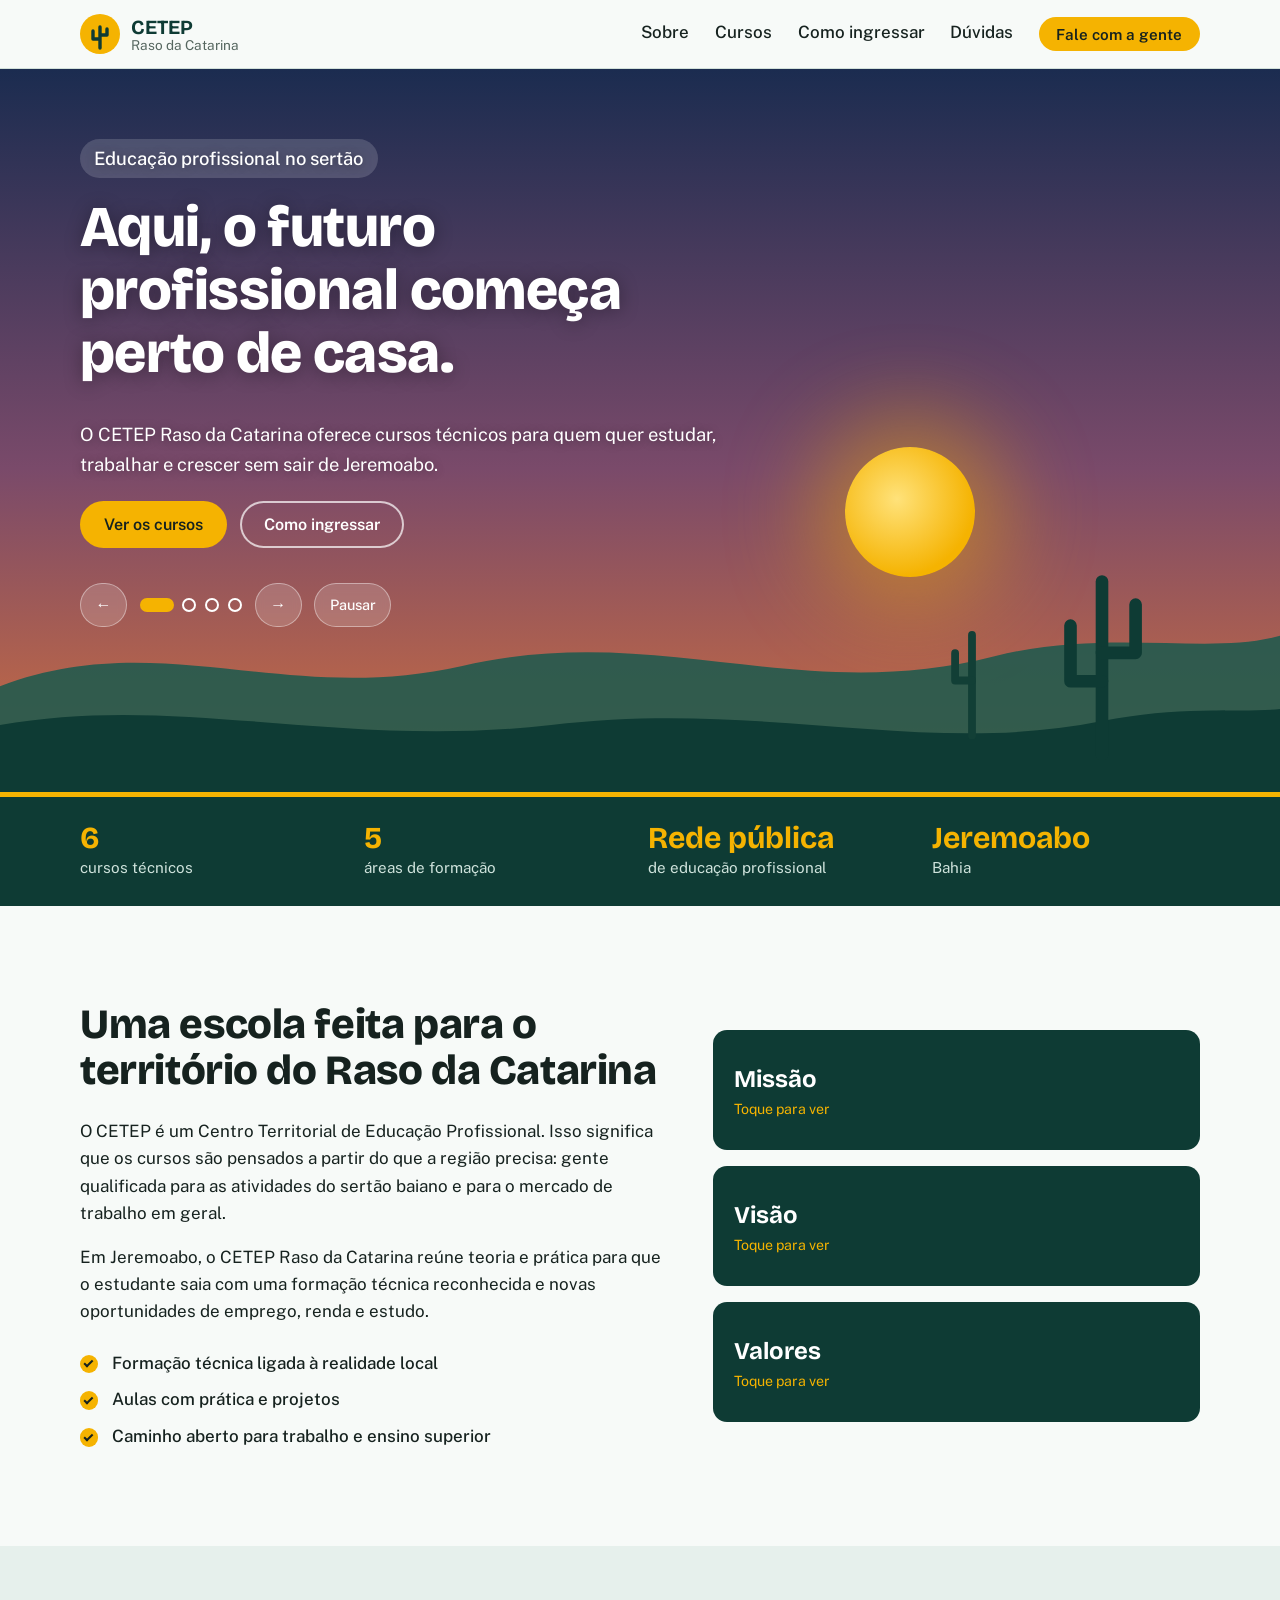
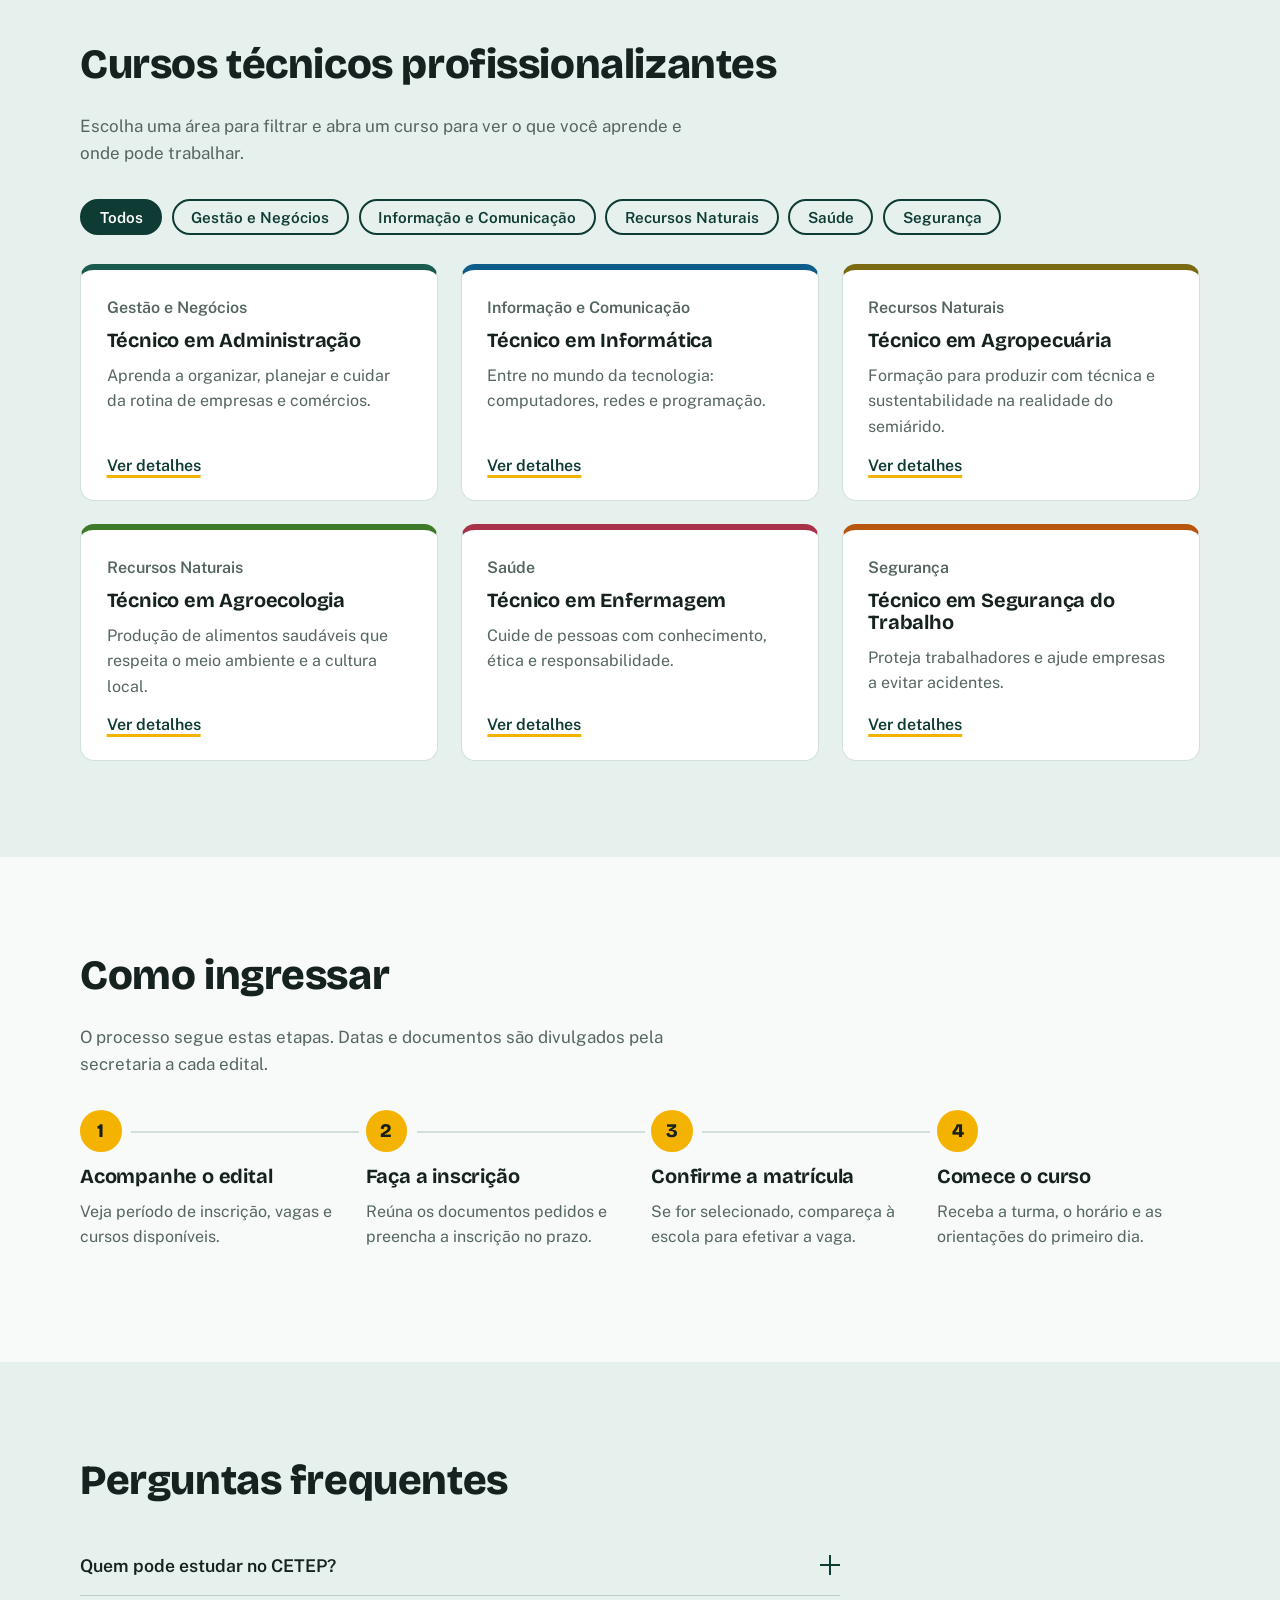
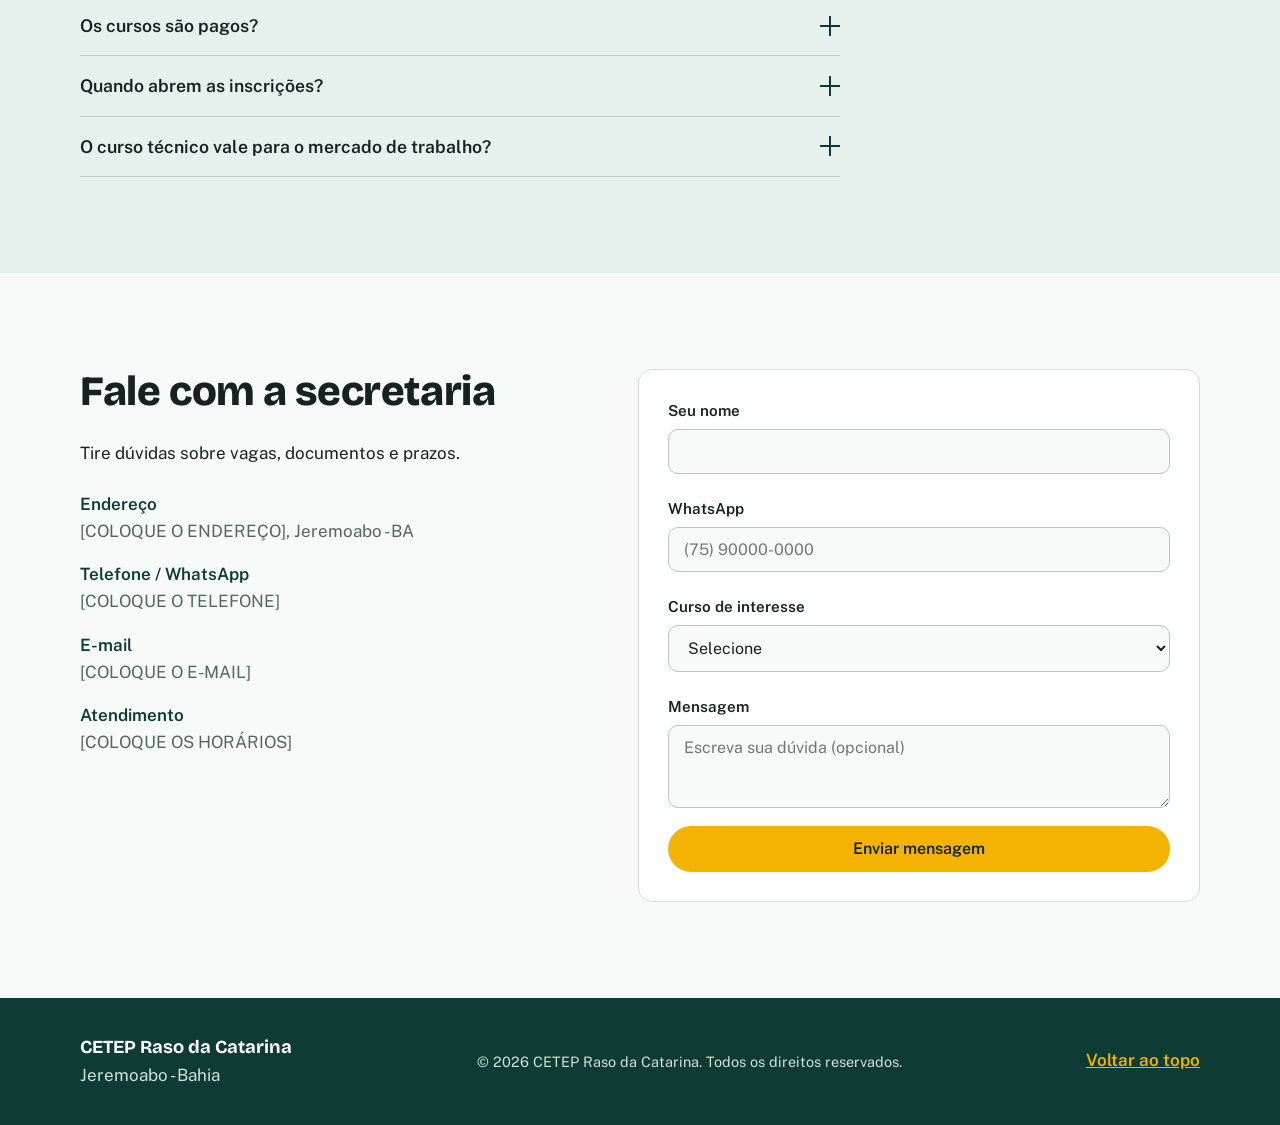
==== index.html @ 246ccbb0 "Site do CETEP Site criado para a Feira de Ciências. Esta atualização é para compartilhamento com o p" ====
<!DOCTYPE html>
<html lang="pt-BR">
<head>
  <meta charset="UTF-8">
  <meta name="viewport" content="width=device-width, initial-scale=1">
  <title>CETEP Raso da Catarina | Cursos técnicos em Jeremoabo - BA</title>
  <meta name="description" content="Centro Territorial de Educação Profissional Raso da Catarina, em Jeremoabo (BA). Conheça os cursos técnicos profissionalizantes e saiba como ingressar.">

  <link rel="preconnect" href="https://fonts.googleapis.com">
  <link rel="preconnect" href="https://fonts.gstatic.com" crossorigin>
  <link href="https://fonts.googleapis.com/css2?family=Bricolage+Grotesque:wght@500;700;800&family=Public+Sans:wght@400;500;600&display=swap" rel="stylesheet">

  <!-- O HTML só estrutura. O visual vem do style.css e o comportamento do script.js -->
  <link rel="stylesheet" href="style.css">
</head>
<body>

  <a class="skip" href="#cursos">Ir para os cursos</a>

  <!-- ============ CABEÇALHO ============ -->
  <header class="header" id="topo">
    <div class="container header__inner">
      <a class="brand" href="#inicio" aria-label="CETEP Raso da Catarina, início">
        <svg class="brand__mark" viewBox="0 0 40 40" aria-hidden="true">
          <circle cx="20" cy="20" r="20" fill="#F5B301"/>
          <path d="M20 34V13M20 25h-7v-8M20 21h7v-6" stroke="#0E3B34" stroke-width="3.4" stroke-linecap="round" stroke-linejoin="round" fill="none"/>
        </svg>
        <span class="brand__text">
          <strong>CETEP</strong>
          <span>Raso da Catarina</span>
        </span>
      </a>

      <button class="menu-btn" id="menuBtn" aria-expanded="false" aria-controls="nav">
        <span class="menu-btn__bar"></span>
        <span class="visually-hidden">Abrir menu</span>
      </button>

      <nav class="nav" id="nav" aria-label="Principal">
        <a href="#sobre">Sobre</a>
        <a href="#cursos">Cursos</a>
        <a href="#ingresso">Como ingressar</a>
        <a href="#duvidas">Dúvidas</a>
        <a href="#contato" class="btn btn--sun btn--sm">Fale com a gente</a>
      </nav>
    </div>
  </header>

  <main>

    <!-- ============ BANNER INTERATIVO ============ -->
    <section class="hero" id="inicio" data-scene="0" aria-roledescription="carrossel" aria-label="Destaques da escola">

      <!-- céu: 4 camadas que trocam com fade -->
      <div class="sky sky--0 is-on"></div>
      <div class="sky sky--1"></div>
      <div class="sky sky--2"></div>
      <div class="sky sky--3"></div>
      <div class="sun" aria-hidden="true"></div>

      <!-- paisagem de caatinga -->
      <svg class="land land--back" viewBox="0 0 1440 260" preserveAspectRatio="none" aria-hidden="true">
        <path d="M0 150 C180 90 320 170 520 130 C740 85 900 170 1120 120 C1250 92 1360 120 1440 100 V260 H0Z"/>
      </svg>
      <svg class="land land--front" viewBox="0 0 1440 200" preserveAspectRatio="none" aria-hidden="true">
        <path d="M0 110 C200 70 380 140 620 110 C860 78 1040 150 1240 105 C1330 85 1400 95 1440 90 V200 H0Z"/>
      </svg>
      <svg class="mandacaru mandacaru--a" viewBox="0 0 120 200" aria-hidden="true">
        <g stroke="currentColor" stroke-width="12" stroke-linecap="round" stroke-linejoin="round" fill="none">
          <path d="M60 195V30"/><path d="M60 125H30V72"/><path d="M60 98H92V52"/>
        </g>
      </svg>
      <svg class="mandacaru mandacaru--b" viewBox="0 0 120 200" aria-hidden="true">
        <g stroke="currentColor" stroke-width="12" stroke-linecap="round" stroke-linejoin="round" fill="none">
          <path d="M60 195V40"/><path d="M60 110H34V68"/>
        </g>
      </svg>

      <!-- slides -->
      <div class="container hero__content">
        <div class="slides" aria-live="polite">
          <article class="slide is-active" aria-label="1 de 4">
            <p class="slide__tag">Educação profissional no sertão</p>
            <h1>Aqui, o futuro profissional começa perto de casa.</h1>
            <p>O CETEP Raso da Catarina oferece cursos técnicos para quem quer estudar, trabalhar e crescer sem sair de Jeremoabo.</p>
            <div class="slide__actions">
              <a href="#cursos" class="btn btn--sun">Ver os cursos</a>
              <a href="#ingresso" class="btn btn--ghost">Como ingressar</a>
            </div>
          </article>

          <article class="slide" aria-label="2 de 4">
            <p class="slide__tag">Cursos técnicos</p>
            <h2>Uma profissão de nível técnico, com o pé na realidade da região.</h2>
            <p>Administração, informática, agropecuária, saúde e mais. Filtre os cursos e descubra o que combina com você.</p>
            <div class="slide__actions">
              <a href="#cursos" class="btn btn--sun">Explorar cursos</a>
            </div>
          </article>

          <article class="slide" aria-label="3 de 4">
            <p class="slide__tag">Do campo à tecnologia</p>
            <h2>Cuidar da terra, dos negócios e das pessoas também é profissão.</h2>
            <p>A formação técnica prepara para o mercado de trabalho e abre caminho para o ensino superior.</p>
            <div class="slide__actions">
              <a href="#sobre" class="btn btn--sun">Conhecer a escola</a>
            </div>
          </article>

          <article class="slide" aria-label="4 de 4">
            <p class="slide__tag">Matrículas</p>
            <h2>Ficou com dúvida? A secretaria explica cada etapa.</h2>
            <p>Mande uma mensagem pelo formulário e receba orientação sobre vagas, documentos e prazos.</p>
            <div class="slide__actions">
              <a href="#contato" class="btn btn--sun">Falar com a secretaria</a>
            </div>
          </article>
        </div>

        <div class="hero__controls">
          <button class="ctrl" id="prev" aria-label="Slide anterior">&#8592;</button>
          <div class="dots" id="dots" role="tablist" aria-label="Escolher slide"></div>
          <button class="ctrl" id="next" aria-label="Próximo slide">&#8594;</button>
          <button class="ctrl ctrl--pause" id="pause" aria-label="Pausar apresentação" aria-pressed="false">Pausar</button>
        </div>
      </div>
      <div class="progress" aria-hidden="true"><span id="progressBar"></span></div>
    </section>

    <!-- ============ NÚMEROS ============ -->
    <section class="facts" aria-label="Resumo">
      <div class="container facts__grid">
        <p><strong data-count-courses>0</strong> cursos técnicos</p>
        <p><strong data-count-axes>0</strong> áreas de formação</p>
        <p><strong>Rede pública</strong> de educação profissional</p>
        <p><strong>Jeremoabo</strong> Bahia</p>
      </div>
    </section>

    <!-- ============ SOBRE ============ -->
    <section class="section" id="sobre">
      <div class="container about">
        <div class="about__text">
          <h2>Uma escola feita para o território do Raso da Catarina</h2>
          <p>O CETEP é um Centro Territorial de Educação Profissional. Isso significa que os cursos são pensados a partir do que a região precisa: gente qualificada para as atividades do sertão baiano e para o mercado de trabalho em geral.</p>
          <p>Em Jeremoabo, o CETEP Raso da Catarina reúne teoria e prática para que o estudante saia com uma formação técnica reconhecida e novas oportunidades de emprego, renda e estudo.</p>
          <ul class="ticks">
            <li>Formação técnica ligada à realidade local</li>
            <li>Aulas com prática e projetos</li>
            <li>Caminho aberto para trabalho e ensino superior</li>
          </ul>
        </div>

        <!-- Cartões que viram ao clicar -->
        <div class="flip-grid">
          <button class="flip" aria-pressed="false">
            <span class="flip__face flip__front"><b>Missão</b><small>Toque para ver</small></span>
            <span class="flip__face flip__back">Formar profissionais preparados para o trabalho, com cidadania e compromisso com o território.</span>
          </button>
          <button class="flip" aria-pressed="false">
            <span class="flip__face flip__front"><b>Visão</b><small>Toque para ver</small></span>
            <span class="flip__face flip__back">Ser referência em educação profissional no semiárido baiano.</span>
          </button>
          <button class="flip" aria-pressed="false">
            <span class="flip__face flip__front"><b>Valores</b><small>Toque para ver</small></span>
            <span class="flip__face flip__back">Respeito, ética, trabalho em equipe, sustentabilidade e valorização da cultura local.</span>
          </button>
        </div>
      </div>
    </section>

    <!-- ============ CURSOS ============ -->
    <section class="section section--tint" id="cursos">
      <div class="container">
        <div class="section__head">
          <h2>Cursos técnicos profissionalizantes</h2>
          <p>Escolha uma área para filtrar e abra um curso para ver o que você aprende e onde pode trabalhar.</p>
        </div>

        <div class="filters" id="filters" role="group" aria-label="Filtrar por área"></div>
        <div class="cards" id="cards"></div>
      </div>
    </section>

    <!-- ============ COMO INGRESSAR ============ -->
    <section class="section" id="ingresso">
      <div class="container">
        <div class="section__head">
          <h2>Como ingressar</h2>
          <p>O processo segue estas etapas. Datas e documentos são divulgados pela secretaria a cada edital.</p>
        </div>
        <ol class="steps">
          <li><h3>Acompanhe o edital</h3><p>Veja período de inscrição, vagas e cursos disponíveis.</p></li>
          <li><h3>Faça a inscrição</h3><p>Reúna os documentos pedidos e preencha a inscrição no prazo.</p></li>
          <li><h3>Confirme a matrícula</h3><p>Se for selecionado, compareça à escola para efetivar a vaga.</p></li>
          <li><h3>Comece o curso</h3><p>Receba a turma, o horário e as orientações do primeiro dia.</p></li>
        </ol>
      </div>
    </section>

    <!-- ============ DÚVIDAS ============ -->
    <section class="section section--tint" id="duvidas">
      <div class="container faq-wrap">
        <div class="section__head">
          <h2>Perguntas frequentes</h2>
        </div>
        <div class="faq" id="faq">
          <div class="faq__item">
            <button class="faq__q" aria-expanded="false">Quem pode estudar no CETEP?<span class="faq__icon" aria-hidden="true"></span></button>
            <div class="faq__a"><p>Podem participar estudantes que atendem aos requisitos do edital de cada curso, como a etapa de ensino concluída. Consulte a secretaria para o seu caso.</p></div>
          </div>
          <div class="faq__item">
            <button class="faq__q" aria-expanded="false">Os cursos são pagos?<span class="faq__icon" aria-hidden="true"></span></button>
            <div class="faq__a"><p>O CETEP faz parte da rede pública de educação profissional. Confirme com a secretaria as condições de cada curso e edital.</p></div>
          </div>
          <div class="faq__item">
            <button class="faq__q" aria-expanded="false">Quando abrem as inscrições?<span class="faq__icon" aria-hidden="true"></span></button>
            <div class="faq__a"><p>As datas mudam a cada processo seletivo. Acompanhe esta página e fale com a secretaria para receber o aviso.</p></div>
          </div>
          <div class="faq__item">
            <button class="faq__q" aria-expanded="false">O curso técnico vale para o mercado de trabalho?<span class="faq__icon" aria-hidden="true"></span></button>
            <div class="faq__a"><p>Sim. O diploma técnico comprova a formação profissional e também ajuda na continuidade dos estudos.</p></div>
          </div>
        </div>
      </div>
    </section>

    <!-- ============ CONTATO ============ -->
    <section class="section" id="contato">
      <div class="container contact">
        <div class="contact__info">
          <h2>Fale com a secretaria</h2>
          <p>Tire dúvidas sobre vagas, documentos e prazos.</p>
          <dl>
            <dt>Endereço</dt>
            <dd>[COLOQUE O ENDEREÇO], Jeremoabo - BA</dd>
            <dt>Telefone / WhatsApp</dt>
            <dd>[COLOQUE O TELEFONE]</dd>
            <dt>E-mail</dt>
            <dd>[COLOQUE O E-MAIL]</dd>
            <dt>Atendimento</dt>
            <dd>[COLOQUE OS HORÁRIOS]</dd>
          </dl>
        </div>

        <form class="form" id="contactForm" novalidate>
          <label>Seu nome
            <input type="text" name="nome" autocomplete="name" required>
            <span class="form__err" data-err="nome"></span>
          </label>
          <label>WhatsApp
            <input type="tel" name="whats" autocomplete="tel" placeholder="(75) 90000-0000" required>
            <span class="form__err" data-err="whats"></span>
          </label>
          <label>Curso de interesse
            <select name="curso" id="cursoSelect" required>
              <option value="">Selecione</option>
            </select>
            <span class="form__err" data-err="curso"></span>
          </label>
          <label>Mensagem
            <textarea name="msg" rows="3" placeholder="Escreva sua dúvida (opcional)"></textarea>
          </label>
          <button class="btn btn--sun" type="submit">Enviar mensagem</button>
          <p class="form__ok" id="formOk" role="status" hidden></p>
        </form>
      </div>
    </section>
  </main>

  <!-- ============ RODAPÉ ============ -->
  <footer class="footer">
    <div class="container footer__inner">
      <p><strong>CETEP Raso da Catarina</strong><br>Jeremoabo - Bahia</p>
      <p class="footer__small">&copy; <span id="year"></span> CETEP Raso da Catarina. Todos os direitos reservados.</p>
      <a href="#topo" class="footer__top">Voltar ao topo</a>
    </div>
  </footer>

  <!-- ============ JANELA DE DETALHES DO CURSO ============ -->
  <dialog class="modal" id="modal" aria-labelledby="modalTitle">
    <button class="modal__close" id="modalClose" aria-label="Fechar">&times;</button>
    <p class="modal__axis" id="modalAxis"></p>
    <h3 id="modalTitle"></h3>
    <p id="modalDesc"></p>
    <div class="modal__cols">
      <div><h4>O que você aprende</h4><ul id="modalLearn"></ul></div>
      <div><h4>Onde pode atuar</h4><ul id="modalWork"></ul></div>
    </div>
    <button class="btn btn--sun" id="modalCta">Quero este curso</button>
  </dialog>

  <script src="script.js"></script>
</body>
</html>
---- style.css ----
/* =========================================================
   CETEP Raso da Catarina - estilos
   Paleta inspirada na caatinga: verde profundo, sol do sertão
   ========================================================= */

:root {
  --teal: #0e3b34;
  --teal-2: #1b5a4e;
  --sun: #f5b301;
  --sun-dark: #d99a00;
  --mist: #e6f0ec;
  --paper: #f7faf8;
  --ink: #16221f;
  --muted: #55665f;
  --line: #d2e0da;
  --radius: 14px;
  --font-display: "Bricolage Grotesque", "Segoe UI", sans-serif;
  --font-body: "Public Sans", "Segoe UI", Arial, sans-serif;
}

*, *::before, *::after { box-sizing: border-box; }
html { scroll-behavior: smooth; scroll-padding-top: 80px; }
body {
  margin: 0;
  font-family: var(--font-body);
  color: var(--ink);
  background: var(--paper);
  line-height: 1.6;
  font-size: 1.0625rem;
}
img, svg { display: block; max-width: 100%; }
h1, h2, h3, h4 { font-family: var(--font-display); line-height: 1.1; margin: 0 0 .6em; letter-spacing: -.01em; }
h2 { font-size: clamp(1.8rem, 4vw, 2.6rem); font-weight: 800; }
h3 { font-size: 1.25rem; font-weight: 700; }
p { margin: 0 0 1em; max-width: 62ch; }
a { color: inherit; }

.container { width: min(1120px, 92%); margin-inline: auto; }
.visually-hidden { position: absolute; width: 1px; height: 1px; overflow: hidden; clip: rect(0 0 0 0); white-space: nowrap; }
.skip { position: absolute; left: -999px; top: 0; background: var(--sun); color: var(--ink); padding: .6rem 1rem; z-index: 100; }
.skip:focus { left: 0; }

:focus-visible { outline: 3px solid var(--sun); outline-offset: 3px; }

/* ---------- botões ---------- */
.btn {
  display: inline-block; border: 0; cursor: pointer; text-decoration: none;
  font: 600 1rem var(--font-body); padding: .85rem 1.5rem; border-radius: 999px;
  transition: transform .15s, background .15s;
}
.btn:hover { transform: translateY(-2px); }
.btn--sun { background: var(--sun); color: var(--ink); }
.btn--sun:hover { background: #ffc61f; }
.btn--ghost { background: transparent; color: #fff; box-shadow: inset 0 0 0 2px rgba(255,255,255,.7); }
.btn--ghost:hover { background: rgba(255,255,255,.14); }
.btn--sm { padding: .55rem 1.1rem; font-size: .95rem; }

/* ---------- cabeçalho ---------- */
.header { position: sticky; top: 0; z-index: 50; background: var(--paper); border-bottom: 1px solid var(--line); }
.header__inner { display: flex; align-items: center; justify-content: space-between; height: 68px; }
.brand { display: flex; align-items: center; gap: .7rem; text-decoration: none; }
.brand__mark { width: 40px; height: 40px; }
.brand__text { display: flex; flex-direction: column; line-height: 1.1; }
.brand__text strong { font-family: var(--font-display); font-size: 1.25rem; color: var(--teal); }
.brand__text span { font-size: .85rem; color: var(--muted); }

.nav { display: flex; align-items: center; gap: 1.6rem; }
.nav a:not(.btn) { text-decoration: none; font-weight: 500; padding: .3rem 0; border-bottom: 2px solid transparent; }
.nav a:not(.btn):hover, .nav a.is-current { border-color: var(--sun); }

.menu-btn { display: none; background: none; border: 0; width: 44px; height: 44px; cursor: pointer; position: relative; }
.menu-btn__bar, .menu-btn__bar::before, .menu-btn__bar::after {
  content: ""; position: absolute; left: 10px; right: 10px; height: 3px; background: var(--teal); border-radius: 2px; transition: transform .2s, top .2s;
}
.menu-btn__bar { top: 20px; }
.menu-btn__bar::before { left: 0; right: 0; top: -8px; }
.menu-btn__bar::after { left: 0; right: 0; top: 8px; }
.menu-btn[aria-expanded="true"] .menu-btn__bar { background: transparent; }
.menu-btn[aria-expanded="true"] .menu-btn__bar::before { top: 0; transform: rotate(45deg); }
.menu-btn[aria-expanded="true"] .menu-btn__bar::after { top: 0; transform: rotate(-45deg); }

/* ---------- banner (hero) ---------- */
.hero { position: relative; overflow: hidden; color: #fff; min-height: 640px; display: flex; align-items: center; isolation: isolate; }

.sky { position: absolute; inset: 0; opacity: 0; transition: opacity 1.2s ease; z-index: -4; }
.sky.is-on { opacity: 1; }
.sky--0 { background: linear-gradient(180deg, #1b2c50 0%, #7a4a6a 55%, #d2703c 100%); }   /* amanhecer */
.sky--1 { background: linear-gradient(180deg, #0d4a78 0%, #2f88b5 60%, #7cc3d8 100%); }   /* dia */
.sky--2 { background: linear-gradient(180deg, #2c2650 0%, #8a3d5a 55%, #e0693a 100%); }   /* entardecer */
.sky--3 { background: linear-gradient(180deg, #071426 0%, #10294a 60%, #1f4a63 100%); }   /* noite */

.sun {
  position: absolute; z-index: -3; width: 130px; height: 130px; border-radius: 50%;
  background: radial-gradient(circle at 40% 40%, #ffe27a, #f5b301 70%);
  box-shadow: 0 0 90px 30px rgba(245,179,1,.45);
  transition: left 1.4s ease, top 1.4s ease, background 1s, box-shadow 1s;
}
.hero[data-scene="0"] .sun { left: 66%; top: 52%; }
.hero[data-scene="1"] .sun { left: 74%; top: 12%; }
.hero[data-scene="2"] .sun { left: 84%; top: 46%; background: radial-gradient(circle at 40% 40%, #ffb27a, #e0532a 75%); box-shadow: 0 0 90px 30px rgba(224,83,42,.45); }
.hero[data-scene="3"] .sun { left: 70%; top: 14%; width: 90px; height: 90px; background: radial-gradient(circle at 35% 35%, #ffffff, #cfd8e6 75%); box-shadow: 0 0 60px 16px rgba(207,216,230,.35); }

.land { position: absolute; left: 0; width: 100%; z-index: -2; }
.land path { transition: fill 1.2s; }
.land--back { bottom: 0; height: 36%; }
.land--back path { fill: #1b5a4e; opacity: .85; }
.land--front { bottom: 0; height: 22%; z-index: -1; }
.land--front path { fill: var(--teal); }
.hero[data-scene="3"] .land--back path { fill: #123f3a; }

.mandacaru { position: absolute; z-index: -1; color: var(--teal); bottom: 5%; }
.mandacaru--a { right: 9%; height: 210px; width: 126px; }
.mandacaru--b { right: 21%; height: 130px; width: 78px; color: #123f36; bottom: 8%; }

.hero__content { padding-block: 70px 170px; }
.slides { display: grid; }
.slide {
  grid-area: 1 / 1; max-width: 640px;
  opacity: 0; visibility: hidden; transform: translateY(14px);
  transition: opacity .6s, transform .6s, visibility 0s .6s;
}
.slide.is-active { opacity: 1; visibility: visible; transform: none; transition-delay: .25s, .25s, 0s; }
.slide h1, .slide h2 { font-size: clamp(2rem, 5.2vw, 3.6rem); font-weight: 800; text-shadow: 0 2px 18px rgba(0,0,0,.35); }
.slide p { font-size: 1.15rem; text-shadow: 0 1px 10px rgba(0,0,0,.35); }
.slide__tag { display: inline-block; background: rgba(255,255,255,.16); backdrop-filter: blur(4px); padding: .3rem .9rem; border-radius: 999px; font-size: .95rem; font-weight: 500; margin-bottom: 1.1rem; }
.slide__actions { display: flex; flex-wrap: wrap; gap: .8rem; margin-top: 1.4rem; }

.hero__controls { display: flex; align-items: center; gap: .8rem; margin-top: 2.2rem; }
.ctrl {
  background: rgba(255,255,255,.16); color: #fff; border: 1px solid rgba(255,255,255,.4);
  height: 44px; min-width: 44px; border-radius: 999px; cursor: pointer; font: 500 1rem var(--font-body); padding: 0 .9rem;
  backdrop-filter: blur(4px);
}
.ctrl:hover { background: rgba(255,255,255,.3); }
.ctrl--pause { font-size: .9rem; }
.dots { display: flex; gap: .55rem; }
.dot { width: 14px; height: 14px; border-radius: 50%; border: 2px solid #fff; background: transparent; cursor: pointer; padding: 0; transition: width .25s, background .25s; }
.dot.is-active { width: 34px; border-radius: 999px; background: var(--sun); border-color: var(--sun); }

.progress { position: absolute; left: 0; bottom: 0; width: 100%; height: 5px; background: rgba(255,255,255,.15); }
.progress span { display: block; height: 100%; width: 0; background: var(--sun); }

/* ---------- números ---------- */
.facts { background: var(--teal); color: #fff; }
.facts__grid { display: grid; grid-template-columns: repeat(4, 1fr); gap: 1rem; padding-block: 1.6rem; }
.facts p { margin: 0; display: flex; flex-direction: column; font-size: .95rem; color: #cfe3dc; }
.facts strong { font-family: var(--font-display); font-size: 1.9rem; color: var(--sun); line-height: 1.1; }

/* ---------- seções ---------- */
.section { padding-block: clamp(3.5rem, 8vw, 6rem); }
.section--tint { background: var(--mist); }
.section__head { margin-bottom: 2rem; }
.section__head p { color: var(--muted); }

.about { display: grid; grid-template-columns: 1.2fr 1fr; gap: 3rem; align-items: center; }
.ticks { list-style: none; padding: 0; margin: 1.5rem 0 0; display: grid; gap: .6rem; }
.ticks li { padding-left: 2rem; position: relative; font-weight: 500; }
.ticks li::before { content: ""; position: absolute; left: 0; top: .3em; width: 1.15rem; height: 1.15rem; border-radius: 50%; background: var(--sun); }
.ticks li::after { content: ""; position: absolute; left: .4rem; top: .5em; width: .3rem; height: .55rem; border: solid var(--ink); border-width: 0 2px 2px 0; transform: rotate(45deg); }

.flip-grid { display: grid; gap: 1rem; }
.flip { perspective: 900px; background: none; border: 0; padding: 0; height: 120px; cursor: pointer; font: inherit; color: inherit; text-align: left; }
.flip__face {
  position: absolute; inset: 0; border-radius: var(--radius); padding: 1.1rem 1.3rem;
  display: flex; flex-direction: column; justify-content: center;
  backface-visibility: hidden; transition: transform .6s;
}
.flip { position: relative; }
.flip__front { background: var(--teal); color: #fff; }
.flip__front b { font-family: var(--font-display); font-size: 1.5rem; }
.flip__front small { color: var(--sun); }
.flip__back { background: var(--sun); color: var(--ink); transform: rotateY(180deg); font-weight: 500; font-size: .98rem; line-height: 1.4; }
.flip[aria-pressed="true"] .flip__front { transform: rotateY(-180deg); }
.flip[aria-pressed="true"] .flip__back { transform: rotateY(0); }

/* ---------- cursos ---------- */
.filters { display: flex; flex-wrap: wrap; gap: .6rem; margin-bottom: 1.8rem; }
.chip {
  border: 2px solid var(--teal); background: transparent; color: var(--teal);
  padding: .45rem 1.1rem; border-radius: 999px; font: 600 .95rem var(--font-body); cursor: pointer; transition: background .15s, color .15s;
}
.chip:hover { background: rgba(14,59,52,.08); }
.chip[aria-pressed="true"] { background: var(--teal); color: #fff; }

.cards { display: grid; grid-template-columns: repeat(auto-fill, minmax(290px, 1fr)); gap: 1.4rem; }
.card {
  background: #fff; border-radius: var(--radius); padding: 1.6rem; border: 1px solid var(--line);
  border-top: 6px solid var(--accent, var(--teal)); display: flex; flex-direction: column; align-items: flex-start;
  transition: transform .2s, box-shadow .2s;
}
.card:hover { transform: translateY(-4px); box-shadow: 0 14px 30px -14px rgba(14,59,52,.35); }
.card__axis { font-size: .9rem; font-weight: 600; color: var(--accent, var(--teal)); margin-bottom: .5rem; }
.card p { color: var(--muted); font-size: 1rem; }
.card__btn { margin-top: auto; background: none; border: 0; padding: 0; font: 600 1rem var(--font-body); color: var(--teal); cursor: pointer; text-decoration: underline; text-underline-offset: 4px; text-decoration-color: var(--sun); text-decoration-thickness: 3px; }
.card.is-hidden { display: none; }

/* ---------- passos ---------- */
.steps { list-style: none; counter-reset: passo; margin: 0; padding: 0; display: grid; grid-template-columns: repeat(4, 1fr); gap: 1.4rem; position: relative; }
.steps li { counter-increment: passo; position: relative; padding-top: 3.4rem; }
.steps li::before {
  content: counter(passo); position: absolute; top: 0; left: 0; width: 2.6rem; height: 2.6rem; border-radius: 50%;
  background: var(--sun); color: var(--ink); font: 800 1.2rem var(--font-display); display: grid; place-items: center;
}
.steps li::after { content: ""; position: absolute; top: 1.3rem; left: 3.2rem; right: -1rem; height: 2px; background: var(--line); }
.steps li:last-child::after { display: none; }
.steps p { color: var(--muted); font-size: 1rem; }

/* ---------- FAQ ---------- */
.faq { max-width: 760px; }
.faq__item { border-bottom: 1px solid #bcd0c8; }
.faq__q {
  width: 100%; background: none; border: 0; text-align: left; cursor: pointer;
  font: 600 1.1rem var(--font-body); color: var(--ink); padding: 1.2rem 0; display: flex; justify-content: space-between; gap: 1rem; align-items: center;
}
.faq__icon { width: 20px; height: 20px; position: relative; flex-shrink: 0; }
.faq__icon::before, .faq__icon::after { content: ""; position: absolute; background: var(--teal); left: 0; right: 0; top: 9px; height: 2px; transition: transform .25s; }
.faq__icon::after { transform: rotate(90deg); }
.faq__q[aria-expanded="true"] .faq__icon::after { transform: rotate(0); }
.faq__a { display: grid; grid-template-rows: 0fr; transition: grid-template-rows .3s; }
.faq__a > p { overflow: hidden; margin: 0; color: var(--muted); }
.faq__item.is-open .faq__a { grid-template-rows: 1fr; }
.faq__item.is-open .faq__a > p { padding-bottom: 1.2rem; }

/* ---------- contato ---------- */
.contact { display: grid; grid-template-columns: 1fr 1.1fr; gap: 3rem; align-items: start; }
.contact dl { margin: 1.5rem 0 0; }
.contact dt { font-weight: 600; color: var(--teal); margin-top: 1rem; }
.contact dd { margin: 0; color: var(--muted); }

.form { background: #fff; border: 1px solid var(--line); border-radius: var(--radius); padding: 1.8rem; display: grid; gap: 1.1rem; }
.form label { display: grid; gap: .35rem; font-weight: 600; font-size: .95rem; }
.form input, .form select, .form textarea {
  font: 400 1rem var(--font-body); padding: .75rem .9rem; border: 1.5px solid #b7c9c1; border-radius: 10px; background: var(--paper); color: var(--ink); width: 100%;
}
.form input:focus, .form select:focus, .form textarea:focus { outline: 3px solid rgba(245,179,1,.6); border-color: var(--teal); }
.form .is-invalid { border-color: #b3261e; }
.form__err { color: #b3261e; font-weight: 500; font-size: .875rem; min-height: 0; }
.form__ok { background: var(--mist); border-left: 5px solid var(--teal-2); padding: .9rem 1rem; border-radius: 8px; margin: 0; max-width: none; }

/* ---------- rodapé ---------- */
.footer { background: var(--teal); color: #cfe3dc; padding-block: 2.2rem; }
.footer__inner { display: flex; flex-wrap: wrap; gap: 1.2rem 3rem; justify-content: space-between; align-items: center; }
.footer p { margin: 0; }
.footer strong { color: #fff; font-family: var(--font-display); font-size: 1.15rem; }
.footer__small { font-size: .9rem; }
.footer__top { color: var(--sun); font-weight: 600; }

/* ---------- janela (modal) ---------- */
.modal { border: 0; border-radius: 18px; padding: 2rem; width: min(640px, 92vw); max-height: 88vh; overflow-y: auto; color: var(--ink); }
.modal::backdrop { background: rgba(7, 20, 18, .65); }
.modal[open] { animation: pop .25s ease; }
@keyframes pop { from { opacity: 0; transform: scale(.96); } to { opacity: 1; transform: none; } }
.modal__close { position: absolute; top: .8rem; right: .9rem; width: 40px; height: 40px; border-radius: 50%; border: 0; background: var(--mist); font-size: 1.6rem; line-height: 1; cursor: pointer; }
.modal__axis { color: var(--teal-2); font-weight: 600; margin-bottom: .3rem; }
.modal h3 { font-size: 1.8rem; font-weight: 800; }
.modal__cols { display: grid; grid-template-columns: 1fr 1fr; gap: 1.5rem; margin: 1.2rem 0 1.6rem; }
.modal h4 { font-size: 1.05rem; color: var(--teal); }
.modal ul { margin: 0; padding-left: 1.1rem; color: var(--muted); font-size: 1rem; }
.modal li { margin-bottom: .35rem; }

/* ---------- responsivo ---------- */
@media (max-width: 900px) {
  .about, .contact { grid-template-columns: 1fr; gap: 2rem; }
  .facts__grid { grid-template-columns: repeat(2, 1fr); }
  .steps { grid-template-columns: 1fr 1fr; row-gap: 2rem; }
  .steps li::after { display: none; }
}

@media (max-width: 760px) {
  .menu-btn { display: block; }
  .nav {
    position: absolute; top: 68px; left: 0; right: 0; background: var(--paper); border-bottom: 1px solid var(--line);
    flex-direction: column; align-items: stretch; gap: 0; padding: .5rem 4%; display: none;
  }
  .nav.is-open { display: flex; }
  .nav a:not(.btn) { padding: .9rem 0; border-bottom: 1px solid var(--line); }
  .nav .btn { margin: .9rem 0; text-align: center; }

  .hero { min-height: 700px; }
  .hero__content { padding-block: 50px 190px; }
  .mandacaru--a { height: 150px; width: 90px; right: 4%; }
  .mandacaru--b { display: none; }
  .hero[data-scene="0"] .sun { left: 58%; top: 56%; }
  .modal__cols { grid-template-columns: 1fr; }
}

@media (max-width: 480px) {
  .steps { grid-template-columns: 1fr; }
  .ctrl--pause { display: none; }
}

@media (prefers-reduced-motion: reduce) {
  html { scroll-behavior: auto; }
  *, *::before, *::after { animation: none !important; transition-duration: .01ms !important; }
}
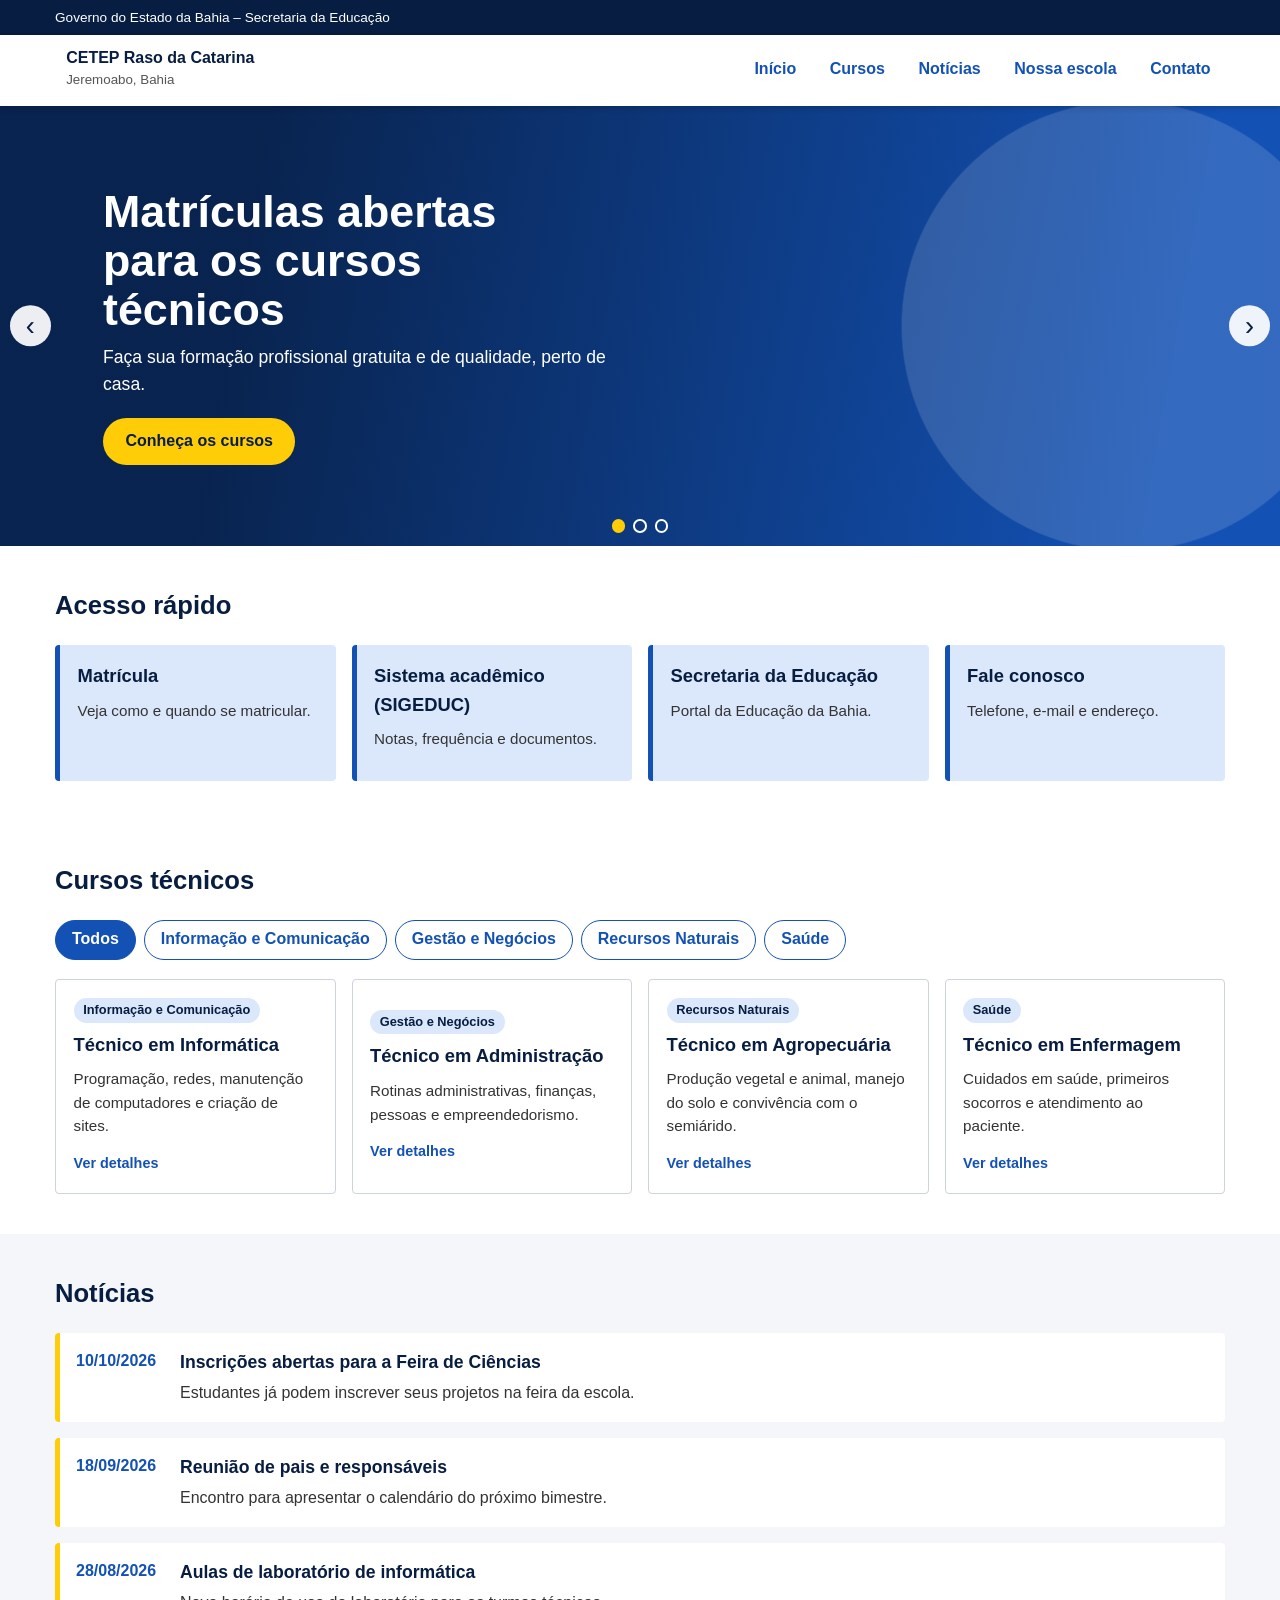
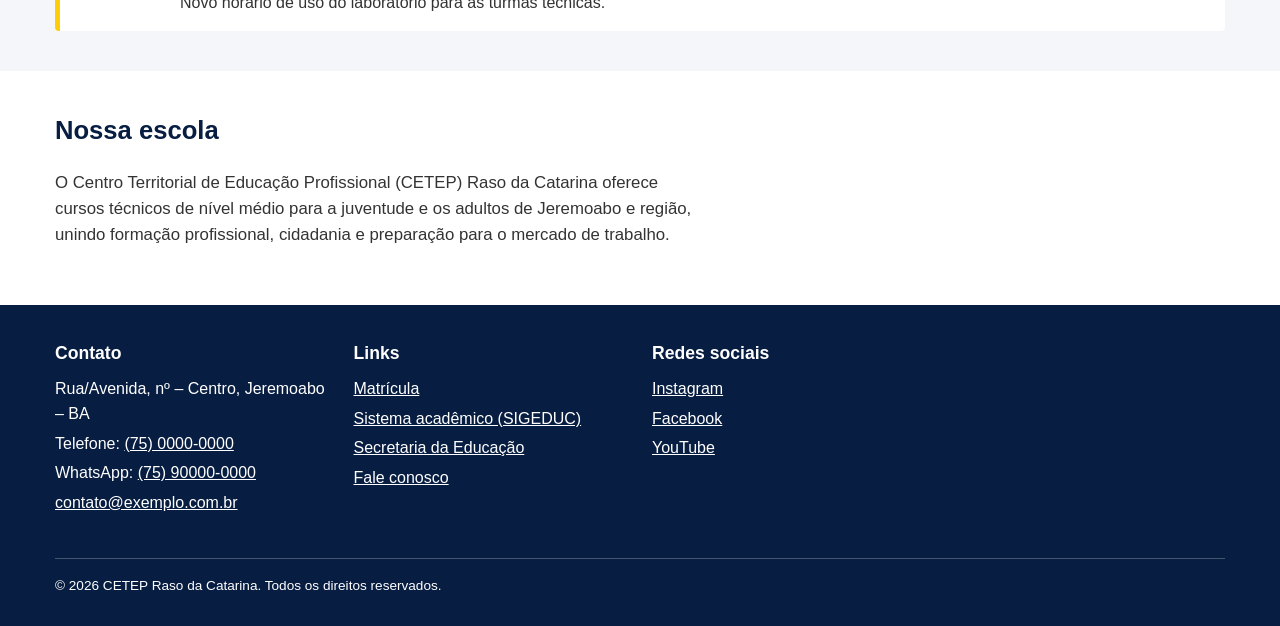
==== commit c01d3fb6: "CETEP 3.1" ====
--- a/index.html
+++ b/index.html
@@ -1,295 +1,73 @@
 <!DOCTYPE html>
 <html lang="pt-BR">
 <head>
-  <meta charset="UTF-8">
-  <meta name="viewport" content="width=device-width, initial-scale=1">
-  <title>CETEP Raso da Catarina | Cursos técnicos em Jeremoabo - BA</title>
-  <meta name="description" content="Centro Territorial de Educação Profissional Raso da Catarina, em Jeremoabo (BA). Conheça os cursos técnicos profissionalizantes e saiba como ingressar.">
-
-  <link rel="preconnect" href="https://fonts.googleapis.com">
-  <link rel="preconnect" href="https://fonts.gstatic.com" crossorigin>
-  <link href="https://fonts.googleapis.com/css2?family=Bricolage+Grotesque:wght@500;700;800&family=Public+Sans:wght@400;500;600&display=swap" rel="stylesheet">
-
-  <!-- O HTML só estrutura. O visual vem do style.css e o comportamento do script.js -->
-  <link rel="stylesheet" href="style.css">
+<meta charset="UTF-8">
+<meta name="viewport" content="width=device-width, initial-scale=1">
+<title>CETEP Raso da Catarina</title>
+<meta name="description" content="Cursos técnicos profissionalizantes do CETEP Raso da Catarina, em Jeremoabo, Bahia.">
+<link rel="stylesheet" href="style.css">
 </head>
 <body>
+<a class="skip" href="#conteudo">Ir para o conteúdo</a>
 
-  <a class="skip" href="#cursos">Ir para os cursos</a>
+<div class="govbar"><div class="wrap" id="govTexto"></div></div>
 
-  <!-- ============ CABEÇALHO ============ -->
-  <header class="header" id="topo">
-    <div class="container header__inner">
-      <a class="brand" href="#inicio" aria-label="CETEP Raso da Catarina, início">
-        <svg class="brand__mark" viewBox="0 0 40 40" aria-hidden="true">
-          <circle cx="20" cy="20" r="20" fill="#F5B301"/>
-          <path d="M20 34V13M20 25h-7v-8M20 21h7v-6" stroke="#0E3B34" stroke-width="3.4" stroke-linecap="round" stroke-linejoin="round" fill="none"/>
-        </svg>
-        <span class="brand__text">
-          <strong>CETEP</strong>
-          <span>Raso da Catarina</span>
-        </span>
-      </a>
+<header class="topo">
+  <div class="wrap topo-in">
+    <a class="marca" href="#inicio">
+      <span class="marca-sigla" id="sigla"></span>
+      <span><strong id="nomeEscola"></strong><small id="local"></small></span>
+    </a>
+    <button class="menu-btn" id="menuBtn" aria-expanded="false" aria-controls="menu">Menu</button>
+    <nav class="menu" id="menu" aria-label="Menu principal">
+      <a href="#inicio">Início</a>
+      <a href="#cursos">Cursos</a>
+      <a href="#noticias">Notícias</a>
+      <a href="#escola">Nossa escola</a>
+      <a href="#contato">Contato</a>
+    </nav>
+  </div>
+</header>
 
-      <button class="menu-btn" id="menuBtn" aria-expanded="false" aria-controls="nav">
-        <span class="menu-btn__bar"></span>
-        <span class="visually-hidden">Abrir menu</span>
-      </button>
+<main id="conteudo">
+  <section class="banner" id="inicio" aria-roledescription="carrossel" aria-label="Destaques">
+    <div class="slides" id="slides"></div>
+    <button class="seta ant" id="ant" aria-label="Slide anterior">&lsaquo;</button>
+    <button class="seta prox" id="prox" aria-label="Próximo slide">&rsaquo;</button>
+    <div class="pontos" id="pontos"></div>
+  </section>
 
-      <nav class="nav" id="nav" aria-label="Principal">
-        <a href="#sobre">Sobre</a>
-        <a href="#cursos">Cursos</a>
-        <a href="#ingresso">Como ingressar</a>
-        <a href="#duvidas">Dúvidas</a>
-        <a href="#contato" class="btn btn--sun btn--sm">Fale com a gente</a>
-      </nav>
+  <section class="wrap">
+    <h2>Acesso rápido</h2>
+    <div class="grid" id="acesso"></div>
+  </section>
+
+  <section class="wrap" id="cursos">
+    <h2>Cursos técnicos</h2>
+    <div class="filtros" id="filtros"></div>
+    <div class="grid" id="cursosGrid"></div>
+  </section>
+
+  <section class="faixa" id="noticias">
+    <div class="wrap">
+      <h2>Notícias</h2>
+      <ul class="noticias" id="noticiasLista"></ul>
     </div>
-  </header>
+  </section>
 
-  <main>
+  <section class="wrap sobre" id="escola">
+    <h2>Nossa escola</h2>
+    <p id="sobreTexto"></p>
+  </section>
+</main>
 
-    <!-- ============ BANNER INTERATIVO ============ -->
-    <section class="hero" id="inicio" data-scene="0" aria-roledescription="carrossel" aria-label="Destaques da escola">
+<footer id="contato"><div class="wrap" id="rodape"></div></footer>
 
-      <!-- céu: 4 camadas que trocam com fade -->
-      <div class="sky sky--0 is-on"></div>
-      <div class="sky sky--1"></div>
-      <div class="sky sky--2"></div>
-      <div class="sky sky--3"></div>
-      <div class="sun" aria-hidden="true"></div>
+<dialog id="dlg" aria-labelledby="dlgTitulo">
+  <button class="fechar" aria-label="Fechar">&times;</button>
+  <div id="dlgConteudo"></div>
+</dialog>
 
-      <!-- paisagem de caatinga -->
-      <svg class="land land--back" viewBox="0 0 1440 260" preserveAspectRatio="none" aria-hidden="true">
-        <path d="M0 150 C180 90 320 170 520 130 C740 85 900 170 1120 120 C1250 92 1360 120 1440 100 V260 H0Z"/>
-      </svg>
-      <svg class="land land--front" viewBox="0 0 1440 200" preserveAspectRatio="none" aria-hidden="true">
-        <path d="M0 110 C200 70 380 140 620 110 C860 78 1040 150 1240 105 C1330 85 1400 95 1440 90 V200 H0Z"/>
-      </svg>
-      <svg class="mandacaru mandacaru--a" viewBox="0 0 120 200" aria-hidden="true">
-        <g stroke="currentColor" stroke-width="12" stroke-linecap="round" stroke-linejoin="round" fill="none">
-          <path d="M60 195V30"/><path d="M60 125H30V72"/><path d="M60 98H92V52"/>
-        </g>
-      </svg>
-      <svg class="mandacaru mandacaru--b" viewBox="0 0 120 200" aria-hidden="true">
-        <g stroke="currentColor" stroke-width="12" stroke-linecap="round" stroke-linejoin="round" fill="none">
-          <path d="M60 195V40"/><path d="M60 110H34V68"/>
-        </g>
-      </svg>
-
-      <!-- slides -->
-      <div class="container hero__content">
-        <div class="slides" aria-live="polite">
-          <article class="slide is-active" aria-label="1 de 4">
-            <p class="slide__tag">Educação profissional no sertão</p>
-            <h1>Aqui, o futuro profissional começa perto de casa.</h1>
-            <p>O CETEP Raso da Catarina oferece cursos técnicos para quem quer estudar, trabalhar e crescer sem sair de Jeremoabo.</p>
-            <div class="slide__actions">
-              <a href="#cursos" class="btn btn--sun">Ver os cursos</a>
-              <a href="#ingresso" class="btn btn--ghost">Como ingressar</a>
-            </div>
-          </article>
-
-          <article class="slide" aria-label="2 de 4">
-            <p class="slide__tag">Cursos técnicos</p>
-            <h2>Uma profissão de nível técnico, com o pé na realidade da região.</h2>
-            <p>Administração, informática, agropecuária, saúde e mais. Filtre os cursos e descubra o que combina com você.</p>
-            <div class="slide__actions">
-              <a href="#cursos" class="btn btn--sun">Explorar cursos</a>
-            </div>
-          </article>
-
-          <article class="slide" aria-label="3 de 4">
-            <p class="slide__tag">Do campo à tecnologia</p>
-            <h2>Cuidar da terra, dos negócios e das pessoas também é profissão.</h2>
-            <p>A formação técnica prepara para o mercado de trabalho e abre caminho para o ensino superior.</p>
-            <div class="slide__actions">
-              <a href="#sobre" class="btn btn--sun">Conhecer a escola</a>
-            </div>
-          </article>
-
-          <article class="slide" aria-label="4 de 4">
-            <p class="slide__tag">Matrículas</p>
-            <h2>Ficou com dúvida? A secretaria explica cada etapa.</h2>
-            <p>Mande uma mensagem pelo formulário e receba orientação sobre vagas, documentos e prazos.</p>
-            <div class="slide__actions">
-              <a href="#contato" class="btn btn--sun">Falar com a secretaria</a>
-            </div>
-          </article>
-        </div>
-
-        <div class="hero__controls">
-          <button class="ctrl" id="prev" aria-label="Slide anterior">&#8592;</button>
-          <div class="dots" id="dots" role="tablist" aria-label="Escolher slide"></div>
-          <button class="ctrl" id="next" aria-label="Próximo slide">&#8594;</button>
-          <button class="ctrl ctrl--pause" id="pause" aria-label="Pausar apresentação" aria-pressed="false">Pausar</button>
-        </div>
-      </div>
-      <div class="progress" aria-hidden="true"><span id="progressBar"></span></div>
-    </section>
-
-    <!-- ============ NÚMEROS ============ -->
-    <section class="facts" aria-label="Resumo">
-      <div class="container facts__grid">
-        <p><strong data-count-courses>0</strong> cursos técnicos</p>
-        <p><strong data-count-axes>0</strong> áreas de formação</p>
-        <p><strong>Rede pública</strong> de educação profissional</p>
-        <p><strong>Jeremoabo</strong> Bahia</p>
-      </div>
-    </section>
-
-    <!-- ============ SOBRE ============ -->
-    <section class="section" id="sobre">
-      <div class="container about">
-        <div class="about__text">
-          <h2>Uma escola feita para o território do Raso da Catarina</h2>
-          <p>O CETEP é um Centro Territorial de Educação Profissional. Isso significa que os cursos são pensados a partir do que a região precisa: gente qualificada para as atividades do sertão baiano e para o mercado de trabalho em geral.</p>
-          <p>Em Jeremoabo, o CETEP Raso da Catarina reúne teoria e prática para que o estudante saia com uma formação técnica reconhecida e novas oportunidades de emprego, renda e estudo.</p>
-          <ul class="ticks">
-            <li>Formação técnica ligada à realidade local</li>
-            <li>Aulas com prática e projetos</li>
-            <li>Caminho aberto para trabalho e ensino superior</li>
-          </ul>
-        </div>
-
-        <!-- Cartões que viram ao clicar -->
-        <div class="flip-grid">
-          <button class="flip" aria-pressed="false">
-            <span class="flip__face flip__front"><b>Missão</b><small>Toque para ver</small></span>
-            <span class="flip__face flip__back">Formar profissionais preparados para o trabalho, com cidadania e compromisso com o território.</span>
-          </button>
-          <button class="flip" aria-pressed="false">
-            <span class="flip__face flip__front"><b>Visão</b><small>Toque para ver</small></span>
-            <span class="flip__face flip__back">Ser referência em educação profissional no semiárido baiano.</span>
-          </button>
-          <button class="flip" aria-pressed="false">
-            <span class="flip__face flip__front"><b>Valores</b><small>Toque para ver</small></span>
-            <span class="flip__face flip__back">Respeito, ética, trabalho em equipe, sustentabilidade e valorização da cultura local.</span>
-          </button>
-        </div>
-      </div>
-    </section>
-
-    <!-- ============ CURSOS ============ -->
-    <section class="section section--tint" id="cursos">
-      <div class="container">
-        <div class="section__head">
-          <h2>Cursos técnicos profissionalizantes</h2>
-          <p>Escolha uma área para filtrar e abra um curso para ver o que você aprende e onde pode trabalhar.</p>
-        </div>
-
-        <div class="filters" id="filters" role="group" aria-label="Filtrar por área"></div>
-        <div class="cards" id="cards"></div>
-      </div>
-    </section>
-
-    <!-- ============ COMO INGRESSAR ============ -->
-    <section class="section" id="ingresso">
-      <div class="container">
-        <div class="section__head">
-          <h2>Como ingressar</h2>
-          <p>O processo segue estas etapas. Datas e documentos são divulgados pela secretaria a cada edital.</p>
-        </div>
-        <ol class="steps">
-          <li><h3>Acompanhe o edital</h3><p>Veja período de inscrição, vagas e cursos disponíveis.</p></li>
-          <li><h3>Faça a inscrição</h3><p>Reúna os documentos pedidos e preencha a inscrição no prazo.</p></li>
-          <li><h3>Confirme a matrícula</h3><p>Se for selecionado, compareça à escola para efetivar a vaga.</p></li>
-          <li><h3>Comece o curso</h3><p>Receba a turma, o horário e as orientações do primeiro dia.</p></li>
-        </ol>
-      </div>
-    </section>
-
-    <!-- ============ DÚVIDAS ============ -->
-    <section class="section section--tint" id="duvidas">
-      <div class="container faq-wrap">
-        <div class="section__head">
-          <h2>Perguntas frequentes</h2>
-        </div>
-        <div class="faq" id="faq">
-          <div class="faq__item">
-            <button class="faq__q" aria-expanded="false">Quem pode estudar no CETEP?<span class="faq__icon" aria-hidden="true"></span></button>
-            <div class="faq__a"><p>Podem participar estudantes que atendem aos requisitos do edital de cada curso, como a etapa de ensino concluída. Consulte a secretaria para o seu caso.</p></div>
-          </div>
-          <div class="faq__item">
-            <button class="faq__q" aria-expanded="false">Os cursos são pagos?<span class="faq__icon" aria-hidden="true"></span></button>
-            <div class="faq__a"><p>O CETEP faz parte da rede pública de educação profissional. Confirme com a secretaria as condições de cada curso e edital.</p></div>
-          </div>
-          <div class="faq__item">
-            <button class="faq__q" aria-expanded="false">Quando abrem as inscrições?<span class="faq__icon" aria-hidden="true"></span></button>
-            <div class="faq__a"><p>As datas mudam a cada processo seletivo. Acompanhe esta página e fale com a secretaria para receber o aviso.</p></div>
-          </div>
-          <div class="faq__item">
-            <button class="faq__q" aria-expanded="false">O curso técnico vale para o mercado de trabalho?<span class="faq__icon" aria-hidden="true"></span></button>
-            <div class="faq__a"><p>Sim. O diploma técnico comprova a formação profissional e também ajuda na continuidade dos estudos.</p></div>
-          </div>
-        </div>
-      </div>
-    </section>
-
-    <!-- ============ CONTATO ============ -->
-    <section class="section" id="contato">
-      <div class="container contact">
-        <div class="contact__info">
-          <h2>Fale com a secretaria</h2>
-          <p>Tire dúvidas sobre vagas, documentos e prazos.</p>
-          <dl>
-            <dt>Endereço</dt>
-            <dd>[COLOQUE O ENDEREÇO], Jeremoabo - BA</dd>
-            <dt>Telefone / WhatsApp</dt>
-            <dd>[COLOQUE O TELEFONE]</dd>
-            <dt>E-mail</dt>
-            <dd>[COLOQUE O E-MAIL]</dd>
-            <dt>Atendimento</dt>
-            <dd>[COLOQUE OS HORÁRIOS]</dd>
-          </dl>
-        </div>
-
-        <form class="form" id="contactForm" novalidate>
-          <label>Seu nome
-            <input type="text" name="nome" autocomplete="name" required>
-            <span class="form__err" data-err="nome"></span>
-          </label>
-          <label>WhatsApp
-            <input type="tel" name="whats" autocomplete="tel" placeholder="(75) 90000-0000" required>
-            <span class="form__err" data-err="whats"></span>
-          </label>
-          <label>Curso de interesse
-            <select name="curso" id="cursoSelect" required>
-              <option value="">Selecione</option>
-            </select>
-            <span class="form__err" data-err="curso"></span>
-          </label>
-          <label>Mensagem
-            <textarea name="msg" rows="3" placeholder="Escreva sua dúvida (opcional)"></textarea>
-          </label>
-          <button class="btn btn--sun" type="submit">Enviar mensagem</button>
-          <p class="form__ok" id="formOk" role="status" hidden></p>
-        </form>
-      </div>
-    </section>
-  </main>
-
-  <!-- ============ RODAPÉ ============ -->
-  <footer class="footer">
-    <div class="container footer__inner">
-      <p><strong>CETEP Raso da Catarina</strong><br>Jeremoabo - Bahia</p>
-      <p class="footer__small">&copy; <span id="year"></span> CETEP Raso da Catarina. Todos os direitos reservados.</p>
-      <a href="#topo" class="footer__top">Voltar ao topo</a>
-    </div>
-  </footer>
-
-  <!-- ============ JANELA DE DETALHES DO CURSO ============ -->
-  <dialog class="modal" id="modal" aria-labelledby="modalTitle">
-    <button class="modal__close" id="modalClose" aria-label="Fechar">&times;</button>
-    <p class="modal__axis" id="modalAxis"></p>
-    <h3 id="modalTitle"></h3>
-    <p id="modalDesc"></p>
-    <div class="modal__cols">
-      <div><h4>O que você aprende</h4><ul id="modalLearn"></ul></div>
-      <div><h4>Onde pode atuar</h4><ul id="modalWork"></ul></div>
-    </div>
-    <button class="btn btn--sun" id="modalCta">Quero este curso</button>
-  </dialog>
-
-  <script src="script.js"></script>
+<script src="script.js"></script>
 </body>
 </html>
--- a/style.css
+++ b/style.css
@@ -1,295 +1,103 @@
-/* =========================================================
-   CETEP Raso da Catarina - estilos
-   Paleta inspirada na caatinga: verde profundo, sol do sertão
-   ========================================================= */
+/* CETEP Raso da Catarina - estilos
+   Para mudar as cores do site, altere apenas as variáveis abaixo. */
+:root{
+  --azul:#1351B4; --escuro:#071D41; --claro:#DBE8FB; --fundo:#F4F6FA;
+  --texto:#333; --borda:#CCD3DE; --amarelo:#FFCD07; --raio:4px;
+}
+*{box-sizing:border-box}
+html{scroll-behavior:smooth;scroll-padding-top:90px}
+body{margin:0;font-family:Rawline,"Segoe UI",Arial,sans-serif;color:var(--texto);line-height:1.55}
+a{color:var(--azul)}
+h2{font-size:1.6rem;color:var(--escuro);margin:0 0 1.2rem}
+section{padding:2.5rem 0}
+.wrap{width:min(1170px,100% - 2rem);margin-inline:auto}
+:focus-visible{outline:3px solid var(--azul);outline-offset:2px}
+.banner :focus-visible,footer :focus-visible{outline-color:var(--amarelo)}
 
-:root {
-  --teal: #0e3b34;
-  --teal-2: #1b5a4e;
-  --sun: #f5b301;
-  --sun-dark: #d99a00;
-  --mist: #e6f0ec;
-  --paper: #f7faf8;
-  --ink: #16221f;
-  --muted: #55665f;
-  --line: #d2e0da;
-  --radius: 14px;
-  --font-display: "Bricolage Grotesque", "Segoe UI", sans-serif;
-  --font-body: "Public Sans", "Segoe UI", Arial, sans-serif;
+.skip{position:absolute;left:-999px;top:0;background:var(--escuro);color:#fff;padding:.6rem 1rem;z-index:100}
+.skip:focus{left:0}
+
+/* Topo */
+.govbar{background:var(--escuro);color:#fff;font-size:.85rem;padding:.45rem 0}
+.topo{position:sticky;top:0;z-index:50;background:#fff;box-shadow:0 2px 6px rgba(0,0,0,.18)}
+.topo-in{display:flex;align-items:center;justify-content:space-between;gap:1rem;padding:.7rem 0}
+.marca{display:flex;align-items:center;gap:.7rem;text-decoration:none;color:var(--escuro)}
+.marca-sigla{background:var(--azul);color:#fff;font-weight:700;padding:.6rem .75rem;border-radius:var(--raio)}
+.marca strong{display:block;line-height:1.15}
+.marca small{color:#555}
+.menu{display:flex;gap:.3rem}
+.menu a{padding:.6rem .9rem;text-decoration:none;font-weight:600;border-bottom:3px solid transparent}
+.menu a:hover{border-color:var(--amarelo)}
+.menu-btn{display:none;font:inherit;font-weight:600;padding:.5rem 1rem;border:1px solid var(--azul);background:#fff;color:var(--azul);border-radius:var(--raio);cursor:pointer}
+.marca-sigla.com-logo{background:none;padding:0}
+.marca-sigla img{display:block;height:48px;width:auto}
+
+/* Banner interativo */
+.banner{position:relative;padding:0;height:clamp(300px,52vh,440px);overflow:hidden;background:var(--escuro)}
+.slides{position:relative;height:100%}
+.slide{position:absolute;inset:0;display:flex;align-items:center;color:#fff;background:var(--cor) center/cover;opacity:0;visibility:hidden;transition:opacity .6s,visibility .6s}
+.slide.ativo{opacity:1;visibility:visible}
+.slide::before{content:"";position:absolute;inset:0;background:linear-gradient(100deg,rgba(7,29,65,.88) 20%,rgba(7,29,65,0) 90%)}
+.slide::after{content:"";position:absolute;inset:0;background:radial-gradient(circle at 88% 50%,rgba(255,255,255,.14) 0 14rem,transparent 14.1rem)}
+.slide .wrap{position:relative;z-index:1;padding-inline:3rem}
+.slide-t{font-size:clamp(1.7rem,4vw,2.8rem);line-height:1.1;margin:0 0 .6rem;max-width:20ch;color:#fff}
+.slide p{max-width:52ch;font-size:1.1rem;margin:0 0 1.2rem}
+.btn{display:inline-block;background:var(--amarelo);color:var(--escuro);font-weight:700;padding:.7rem 1.4rem;border-radius:999px;text-decoration:none}
+.btn:hover{filter:brightness(.92)}
+.seta{position:absolute;top:50%;translate:0 -50%;z-index:2;width:2.6rem;height:2.6rem;border:0;border-radius:50%;background:rgba(255,255,255,.92);color:var(--escuro);font-size:1.7rem;line-height:1;cursor:pointer}
+.ant{left:.6rem}.prox{right:.6rem}
+.pontos{position:absolute;bottom:.8rem;left:0;right:0;display:flex;justify-content:center;gap:.5rem;z-index:2}
+.pontos button{width:.85rem;height:.85rem;padding:0;border:2px solid #fff;border-radius:50%;background:transparent;cursor:pointer}
+.pontos button[aria-current=true]{background:var(--amarelo);border-color:var(--amarelo)}
+.so-imagem::before,.so-imagem::after,.so-imagem .wrap{display:none}
+/* Cartões, acesso rápido e cursos */
+.grid{display:grid;grid-template-columns:repeat(auto-fill,minmax(250px,1fr));gap:1rem}
+.card{display:block;width:100%;text-align:left;font:inherit;color:inherit;background:#fff;border:1px solid var(--borda);border-radius:var(--raio);padding:1.1rem;text-decoration:none;cursor:pointer}
+.card:hover{border-color:var(--azul);box-shadow:0 3px 10px rgba(19,81,180,.2)}
+.card h3{margin:.5rem 0;font-size:1.15rem;color:var(--escuro)}
+.card p{margin:0 0 .8rem;font-size:.95rem}
+#acesso .card{background:var(--claro);border:0;border-left:5px solid var(--azul)}
+#acesso .card h3{margin-top:0}
+.tag{display:inline-block;background:var(--claro);color:var(--escuro);font-size:.8rem;font-weight:600;padding:.15rem .6rem;border-radius:999px}
+.mais{color:var(--azul);font-weight:600;font-size:.9rem}
+.filtros{display:flex;flex-wrap:wrap;gap:.5rem;margin-bottom:1.2rem}
+.chip{font:inherit;font-weight:600;padding:.4rem 1rem;border:1px solid var(--azul);background:#fff;color:var(--azul);border-radius:999px;cursor:pointer}
+.chip[aria-pressed=true]{background:var(--azul);color:#fff}
+
+/* Notícias e sobre */
+.faixa{background:var(--fundo)}
+.noticias{list-style:none;margin:0;padding:0;display:grid;gap:1rem}
+.noticias li{display:grid;grid-template-columns:5.5rem 1fr;gap:1rem;background:#fff;padding:1rem;border-left:5px solid var(--amarelo);border-radius:var(--raio)}
+.noticias time{font-weight:700;color:var(--azul)}
+.noticias h3{margin:0 0 .3rem;font-size:1.1rem;color:var(--escuro)}
+.noticias p{margin:0}
+.sobre p{max-width:70ch;font-size:1.05rem}
+
+/* Rodapé */
+footer{background:var(--escuro);color:#fff;padding:2.2rem 0 1rem}
+footer .wrap{display:grid;grid-template-columns:repeat(auto-fit,minmax(220px,1fr));gap:1.5rem}
+footer h2{color:#fff;font-size:1.1rem;margin-bottom:.6rem}
+footer a{color:#fff}
+footer ul{list-style:none;margin:0;padding:0}
+footer li{margin-bottom:.3rem}
+.copy{grid-column:1/-1;border-top:1px solid rgba(255,255,255,.25);padding-top:1rem;font-size:.85rem}
+
+/* Janela de detalhes do curso */
+dialog{width:min(560px,92vw);border:0;border-radius:var(--raio);padding:0;color:var(--texto)}
+dialog::backdrop{background:rgba(7,29,65,.65)}
+#dlgConteudo{padding:1.6rem}
+.fechar{position:absolute;top:.4rem;right:.7rem;border:0;background:none;font-size:1.9rem;line-height:1;color:var(--escuro);cursor:pointer}
+dialog h3{margin:.6rem 0;font-size:1.5rem;color:var(--escuro)}
+dialog h4{margin:1rem 0 .3rem;color:var(--escuro)}
+dialog dl{display:grid;grid-template-columns:auto 1fr;gap:.3rem 1rem;margin:1rem 0}
+dialog dt{font-weight:700}
+dialog dd{margin:0}
+
+@media (max-width:760px){
+  .menu-btn{display:block}
+  .menu{display:none;position:absolute;top:100%;left:0;right:0;flex-direction:column;background:#fff;padding:.5rem 1rem;box-shadow:0 6px 10px rgba(0,0,0,.15)}
+  .menu.aberto{display:flex}
+  .slide .wrap{padding-inline:3.2rem}
 }
-
-*, *::before, *::after { box-sizing: border-box; }
-html { scroll-behavior: smooth; scroll-padding-top: 80px; }
-body {
-  margin: 0;
-  font-family: var(--font-body);
-  color: var(--ink);
-  background: var(--paper);
-  line-height: 1.6;
-  font-size: 1.0625rem;
-}
-img, svg { display: block; max-width: 100%; }
-h1, h2, h3, h4 { font-family: var(--font-display); line-height: 1.1; margin: 0 0 .6em; letter-spacing: -.01em; }
-h2 { font-size: clamp(1.8rem, 4vw, 2.6rem); font-weight: 800; }
-h3 { font-size: 1.25rem; font-weight: 700; }
-p { margin: 0 0 1em; max-width: 62ch; }
-a { color: inherit; }
-
-.container { width: min(1120px, 92%); margin-inline: auto; }
-.visually-hidden { position: absolute; width: 1px; height: 1px; overflow: hidden; clip: rect(0 0 0 0); white-space: nowrap; }
-.skip { position: absolute; left: -999px; top: 0; background: var(--sun); color: var(--ink); padding: .6rem 1rem; z-index: 100; }
-.skip:focus { left: 0; }
-
-:focus-visible { outline: 3px solid var(--sun); outline-offset: 3px; }
-
-/* ---------- botões ---------- */
-.btn {
-  display: inline-block; border: 0; cursor: pointer; text-decoration: none;
-  font: 600 1rem var(--font-body); padding: .85rem 1.5rem; border-radius: 999px;
-  transition: transform .15s, background .15s;
-}
-.btn:hover { transform: translateY(-2px); }
-.btn--sun { background: var(--sun); color: var(--ink); }
-.btn--sun:hover { background: #ffc61f; }
-.btn--ghost { background: transparent; color: #fff; box-shadow: inset 0 0 0 2px rgba(255,255,255,.7); }
-.btn--ghost:hover { background: rgba(255,255,255,.14); }
-.btn--sm { padding: .55rem 1.1rem; font-size: .95rem; }
-
-/* ---------- cabeçalho ---------- */
-.header { position: sticky; top: 0; z-index: 50; background: var(--paper); border-bottom: 1px solid var(--line); }
-.header__inner { display: flex; align-items: center; justify-content: space-between; height: 68px; }
-.brand { display: flex; align-items: center; gap: .7rem; text-decoration: none; }
-.brand__mark { width: 40px; height: 40px; }
-.brand__text { display: flex; flex-direction: column; line-height: 1.1; }
-.brand__text strong { font-family: var(--font-display); font-size: 1.25rem; color: var(--teal); }
-.brand__text span { font-size: .85rem; color: var(--muted); }
-
-.nav { display: flex; align-items: center; gap: 1.6rem; }
-.nav a:not(.btn) { text-decoration: none; font-weight: 500; padding: .3rem 0; border-bottom: 2px solid transparent; }
-.nav a:not(.btn):hover, .nav a.is-current { border-color: var(--sun); }
-
-.menu-btn { display: none; background: none; border: 0; width: 44px; height: 44px; cursor: pointer; position: relative; }
-.menu-btn__bar, .menu-btn__bar::before, .menu-btn__bar::after {
-  content: ""; position: absolute; left: 10px; right: 10px; height: 3px; background: var(--teal); border-radius: 2px; transition: transform .2s, top .2s;
-}
-.menu-btn__bar { top: 20px; }
-.menu-btn__bar::before { left: 0; right: 0; top: -8px; }
-.menu-btn__bar::after { left: 0; right: 0; top: 8px; }
-.menu-btn[aria-expanded="true"] .menu-btn__bar { background: transparent; }
-.menu-btn[aria-expanded="true"] .menu-btn__bar::before { top: 0; transform: rotate(45deg); }
-.menu-btn[aria-expanded="true"] .menu-btn__bar::after { top: 0; transform: rotate(-45deg); }
-
-/* ---------- banner (hero) ---------- */
-.hero { position: relative; overflow: hidden; color: #fff; min-height: 640px; display: flex; align-items: center; isolation: isolate; }
-
-.sky { position: absolute; inset: 0; opacity: 0; transition: opacity 1.2s ease; z-index: -4; }
-.sky.is-on { opacity: 1; }
-.sky--0 { background: linear-gradient(180deg, #1b2c50 0%, #7a4a6a 55%, #d2703c 100%); }   /* amanhecer */
-.sky--1 { background: linear-gradient(180deg, #0d4a78 0%, #2f88b5 60%, #7cc3d8 100%); }   /* dia */
-.sky--2 { background: linear-gradient(180deg, #2c2650 0%, #8a3d5a 55%, #e0693a 100%); }   /* entardecer */
-.sky--3 { background: linear-gradient(180deg, #071426 0%, #10294a 60%, #1f4a63 100%); }   /* noite */
-
-.sun {
-  position: absolute; z-index: -3; width: 130px; height: 130px; border-radius: 50%;
-  background: radial-gradient(circle at 40% 40%, #ffe27a, #f5b301 70%);
-  box-shadow: 0 0 90px 30px rgba(245,179,1,.45);
-  transition: left 1.4s ease, top 1.4s ease, background 1s, box-shadow 1s;
-}
-.hero[data-scene="0"] .sun { left: 66%; top: 52%; }
-.hero[data-scene="1"] .sun { left: 74%; top: 12%; }
-.hero[data-scene="2"] .sun { left: 84%; top: 46%; background: radial-gradient(circle at 40% 40%, #ffb27a, #e0532a 75%); box-shadow: 0 0 90px 30px rgba(224,83,42,.45); }
-.hero[data-scene="3"] .sun { left: 70%; top: 14%; width: 90px; height: 90px; background: radial-gradient(circle at 35% 35%, #ffffff, #cfd8e6 75%); box-shadow: 0 0 60px 16px rgba(207,216,230,.35); }
-
-.land { position: absolute; left: 0; width: 100%; z-index: -2; }
-.land path { transition: fill 1.2s; }
-.land--back { bottom: 0; height: 36%; }
-.land--back path { fill: #1b5a4e; opacity: .85; }
-.land--front { bottom: 0; height: 22%; z-index: -1; }
-.land--front path { fill: var(--teal); }
-.hero[data-scene="3"] .land--back path { fill: #123f3a; }
-
-.mandacaru { position: absolute; z-index: -1; color: var(--teal); bottom: 5%; }
-.mandacaru--a { right: 9%; height: 210px; width: 126px; }
-.mandacaru--b { right: 21%; height: 130px; width: 78px; color: #123f36; bottom: 8%; }
-
-.hero__content { padding-block: 70px 170px; }
-.slides { display: grid; }
-.slide {
-  grid-area: 1 / 1; max-width: 640px;
-  opacity: 0; visibility: hidden; transform: translateY(14px);
-  transition: opacity .6s, transform .6s, visibility 0s .6s;
-}
-.slide.is-active { opacity: 1; visibility: visible; transform: none; transition-delay: .25s, .25s, 0s; }
-.slide h1, .slide h2 { font-size: clamp(2rem, 5.2vw, 3.6rem); font-weight: 800; text-shadow: 0 2px 18px rgba(0,0,0,.35); }
-.slide p { font-size: 1.15rem; text-shadow: 0 1px 10px rgba(0,0,0,.35); }
-.slide__tag { display: inline-block; background: rgba(255,255,255,.16); backdrop-filter: blur(4px); padding: .3rem .9rem; border-radius: 999px; font-size: .95rem; font-weight: 500; margin-bottom: 1.1rem; }
-.slide__actions { display: flex; flex-wrap: wrap; gap: .8rem; margin-top: 1.4rem; }
-
-.hero__controls { display: flex; align-items: center; gap: .8rem; margin-top: 2.2rem; }
-.ctrl {
-  background: rgba(255,255,255,.16); color: #fff; border: 1px solid rgba(255,255,255,.4);
-  height: 44px; min-width: 44px; border-radius: 999px; cursor: pointer; font: 500 1rem var(--font-body); padding: 0 .9rem;
-  backdrop-filter: blur(4px);
-}
-.ctrl:hover { background: rgba(255,255,255,.3); }
-.ctrl--pause { font-size: .9rem; }
-.dots { display: flex; gap: .55rem; }
-.dot { width: 14px; height: 14px; border-radius: 50%; border: 2px solid #fff; background: transparent; cursor: pointer; padding: 0; transition: width .25s, background .25s; }
-.dot.is-active { width: 34px; border-radius: 999px; background: var(--sun); border-color: var(--sun); }
-
-.progress { position: absolute; left: 0; bottom: 0; width: 100%; height: 5px; background: rgba(255,255,255,.15); }
-.progress span { display: block; height: 100%; width: 0; background: var(--sun); }
-
-/* ---------- números ---------- */
-.facts { background: var(--teal); color: #fff; }
-.facts__grid { display: grid; grid-template-columns: repeat(4, 1fr); gap: 1rem; padding-block: 1.6rem; }
-.facts p { margin: 0; display: flex; flex-direction: column; font-size: .95rem; color: #cfe3dc; }
-.facts strong { font-family: var(--font-display); font-size: 1.9rem; color: var(--sun); line-height: 1.1; }
-
-/* ---------- seções ---------- */
-.section { padding-block: clamp(3.5rem, 8vw, 6rem); }
-.section--tint { background: var(--mist); }
-.section__head { margin-bottom: 2rem; }
-.section__head p { color: var(--muted); }
-
-.about { display: grid; grid-template-columns: 1.2fr 1fr; gap: 3rem; align-items: center; }
-.ticks { list-style: none; padding: 0; margin: 1.5rem 0 0; display: grid; gap: .6rem; }
-.ticks li { padding-left: 2rem; position: relative; font-weight: 500; }
-.ticks li::before { content: ""; position: absolute; left: 0; top: .3em; width: 1.15rem; height: 1.15rem; border-radius: 50%; background: var(--sun); }
-.ticks li::after { content: ""; position: absolute; left: .4rem; top: .5em; width: .3rem; height: .55rem; border: solid var(--ink); border-width: 0 2px 2px 0; transform: rotate(45deg); }
-
-.flip-grid { display: grid; gap: 1rem; }
-.flip { perspective: 900px; background: none; border: 0; padding: 0; height: 120px; cursor: pointer; font: inherit; color: inherit; text-align: left; }
-.flip__face {
-  position: absolute; inset: 0; border-radius: var(--radius); padding: 1.1rem 1.3rem;
-  display: flex; flex-direction: column; justify-content: center;
-  backface-visibility: hidden; transition: transform .6s;
-}
-.flip { position: relative; }
-.flip__front { background: var(--teal); color: #fff; }
-.flip__front b { font-family: var(--font-display); font-size: 1.5rem; }
-.flip__front small { color: var(--sun); }
-.flip__back { background: var(--sun); color: var(--ink); transform: rotateY(180deg); font-weight: 500; font-size: .98rem; line-height: 1.4; }
-.flip[aria-pressed="true"] .flip__front { transform: rotateY(-180deg); }
-.flip[aria-pressed="true"] .flip__back { transform: rotateY(0); }
-
-/* ---------- cursos ---------- */
-.filters { display: flex; flex-wrap: wrap; gap: .6rem; margin-bottom: 1.8rem; }
-.chip {
-  border: 2px solid var(--teal); background: transparent; color: var(--teal);
-  padding: .45rem 1.1rem; border-radius: 999px; font: 600 .95rem var(--font-body); cursor: pointer; transition: background .15s, color .15s;
-}
-.chip:hover { background: rgba(14,59,52,.08); }
-.chip[aria-pressed="true"] { background: var(--teal); color: #fff; }
-
-.cards { display: grid; grid-template-columns: repeat(auto-fill, minmax(290px, 1fr)); gap: 1.4rem; }
-.card {
-  background: #fff; border-radius: var(--radius); padding: 1.6rem; border: 1px solid var(--line);
-  border-top: 6px solid var(--accent, var(--teal)); display: flex; flex-direction: column; align-items: flex-start;
-  transition: transform .2s, box-shadow .2s;
-}
-.card:hover { transform: translateY(-4px); box-shadow: 0 14px 30px -14px rgba(14,59,52,.35); }
-.card__axis { font-size: .9rem; font-weight: 600; color: var(--accent, var(--teal)); margin-bottom: .5rem; }
-.card p { color: var(--muted); font-size: 1rem; }
-.card__btn { margin-top: auto; background: none; border: 0; padding: 0; font: 600 1rem var(--font-body); color: var(--teal); cursor: pointer; text-decoration: underline; text-underline-offset: 4px; text-decoration-color: var(--sun); text-decoration-thickness: 3px; }
-.card.is-hidden { display: none; }
-
-/* ---------- passos ---------- */
-.steps { list-style: none; counter-reset: passo; margin: 0; padding: 0; display: grid; grid-template-columns: repeat(4, 1fr); gap: 1.4rem; position: relative; }
-.steps li { counter-increment: passo; position: relative; padding-top: 3.4rem; }
-.steps li::before {
-  content: counter(passo); position: absolute; top: 0; left: 0; width: 2.6rem; height: 2.6rem; border-radius: 50%;
-  background: var(--sun); color: var(--ink); font: 800 1.2rem var(--font-display); display: grid; place-items: center;
-}
-.steps li::after { content: ""; position: absolute; top: 1.3rem; left: 3.2rem; right: -1rem; height: 2px; background: var(--line); }
-.steps li:last-child::after { display: none; }
-.steps p { color: var(--muted); font-size: 1rem; }
-
-/* ---------- FAQ ---------- */
-.faq { max-width: 760px; }
-.faq__item { border-bottom: 1px solid #bcd0c8; }
-.faq__q {
-  width: 100%; background: none; border: 0; text-align: left; cursor: pointer;
-  font: 600 1.1rem var(--font-body); color: var(--ink); padding: 1.2rem 0; display: flex; justify-content: space-between; gap: 1rem; align-items: center;
-}
-.faq__icon { width: 20px; height: 20px; position: relative; flex-shrink: 0; }
-.faq__icon::before, .faq__icon::after { content: ""; position: absolute; background: var(--teal); left: 0; right: 0; top: 9px; height: 2px; transition: transform .25s; }
-.faq__icon::after { transform: rotate(90deg); }
-.faq__q[aria-expanded="true"] .faq__icon::after { transform: rotate(0); }
-.faq__a { display: grid; grid-template-rows: 0fr; transition: grid-template-rows .3s; }
-.faq__a > p { overflow: hidden; margin: 0; color: var(--muted); }
-.faq__item.is-open .faq__a { grid-template-rows: 1fr; }
-.faq__item.is-open .faq__a > p { padding-bottom: 1.2rem; }
-
-/* ---------- contato ---------- */
-.contact { display: grid; grid-template-columns: 1fr 1.1fr; gap: 3rem; align-items: start; }
-.contact dl { margin: 1.5rem 0 0; }
-.contact dt { font-weight: 600; color: var(--teal); margin-top: 1rem; }
-.contact dd { margin: 0; color: var(--muted); }
-
-.form { background: #fff; border: 1px solid var(--line); border-radius: var(--radius); padding: 1.8rem; display: grid; gap: 1.1rem; }
-.form label { display: grid; gap: .35rem; font-weight: 600; font-size: .95rem; }
-.form input, .form select, .form textarea {
-  font: 400 1rem var(--font-body); padding: .75rem .9rem; border: 1.5px solid #b7c9c1; border-radius: 10px; background: var(--paper); color: var(--ink); width: 100%;
-}
-.form input:focus, .form select:focus, .form textarea:focus { outline: 3px solid rgba(245,179,1,.6); border-color: var(--teal); }
-.form .is-invalid { border-color: #b3261e; }
-.form__err { color: #b3261e; font-weight: 500; font-size: .875rem; min-height: 0; }
-.form__ok { background: var(--mist); border-left: 5px solid var(--teal-2); padding: .9rem 1rem; border-radius: 8px; margin: 0; max-width: none; }
-
-/* ---------- rodapé ---------- */
-.footer { background: var(--teal); color: #cfe3dc; padding-block: 2.2rem; }
-.footer__inner { display: flex; flex-wrap: wrap; gap: 1.2rem 3rem; justify-content: space-between; align-items: center; }
-.footer p { margin: 0; }
-.footer strong { color: #fff; font-family: var(--font-display); font-size: 1.15rem; }
-.footer__small { font-size: .9rem; }
-.footer__top { color: var(--sun); font-weight: 600; }
-
-/* ---------- janela (modal) ---------- */
-.modal { border: 0; border-radius: 18px; padding: 2rem; width: min(640px, 92vw); max-height: 88vh; overflow-y: auto; color: var(--ink); }
-.modal::backdrop { background: rgba(7, 20, 18, .65); }
-.modal[open] { animation: pop .25s ease; }
-@keyframes pop { from { opacity: 0; transform: scale(.96); } to { opacity: 1; transform: none; } }
-.modal__close { position: absolute; top: .8rem; right: .9rem; width: 40px; height: 40px; border-radius: 50%; border: 0; background: var(--mist); font-size: 1.6rem; line-height: 1; cursor: pointer; }
-.modal__axis { color: var(--teal-2); font-weight: 600; margin-bottom: .3rem; }
-.modal h3 { font-size: 1.8rem; font-weight: 800; }
-.modal__cols { display: grid; grid-template-columns: 1fr 1fr; gap: 1.5rem; margin: 1.2rem 0 1.6rem; }
-.modal h4 { font-size: 1.05rem; color: var(--teal); }
-.modal ul { margin: 0; padding-left: 1.1rem; color: var(--muted); font-size: 1rem; }
-.modal li { margin-bottom: .35rem; }
-
-/* ---------- responsivo ---------- */
-@media (max-width: 900px) {
-  .about, .contact { grid-template-columns: 1fr; gap: 2rem; }
-  .facts__grid { grid-template-columns: repeat(2, 1fr); }
-  .steps { grid-template-columns: 1fr 1fr; row-gap: 2rem; }
-  .steps li::after { display: none; }
-}
-
-@media (max-width: 760px) {
-  .menu-btn { display: block; }
-  .nav {
-    position: absolute; top: 68px; left: 0; right: 0; background: var(--paper); border-bottom: 1px solid var(--line);
-    flex-direction: column; align-items: stretch; gap: 0; padding: .5rem 4%; display: none;
-  }
-  .nav.is-open { display: flex; }
-  .nav a:not(.btn) { padding: .9rem 0; border-bottom: 1px solid var(--line); }
-  .nav .btn { margin: .9rem 0; text-align: center; }
-
-  .hero { min-height: 700px; }
-  .hero__content { padding-block: 50px 190px; }
-  .mandacaru--a { height: 150px; width: 90px; right: 4%; }
-  .mandacaru--b { display: none; }
-  .hero[data-scene="0"] .sun { left: 58%; top: 56%; }
-  .modal__cols { grid-template-columns: 1fr; }
-}
-
-@media (max-width: 480px) {
-  .steps { grid-template-columns: 1fr; }
-  .ctrl--pause { display: none; }
-}
-
-@media (prefers-reduced-motion: reduce) {
-  html { scroll-behavior: auto; }
-  *, *::before, *::after { animation: none !important; transition-duration: .01ms !important; }
-}
+@media (max-width:560px){.noticias li{grid-template-columns:1fr;gap:.2rem}}
+@media (prefers-reduced-motion:reduce){html{scroll-behavior:auto}.slide{transition:none}}
